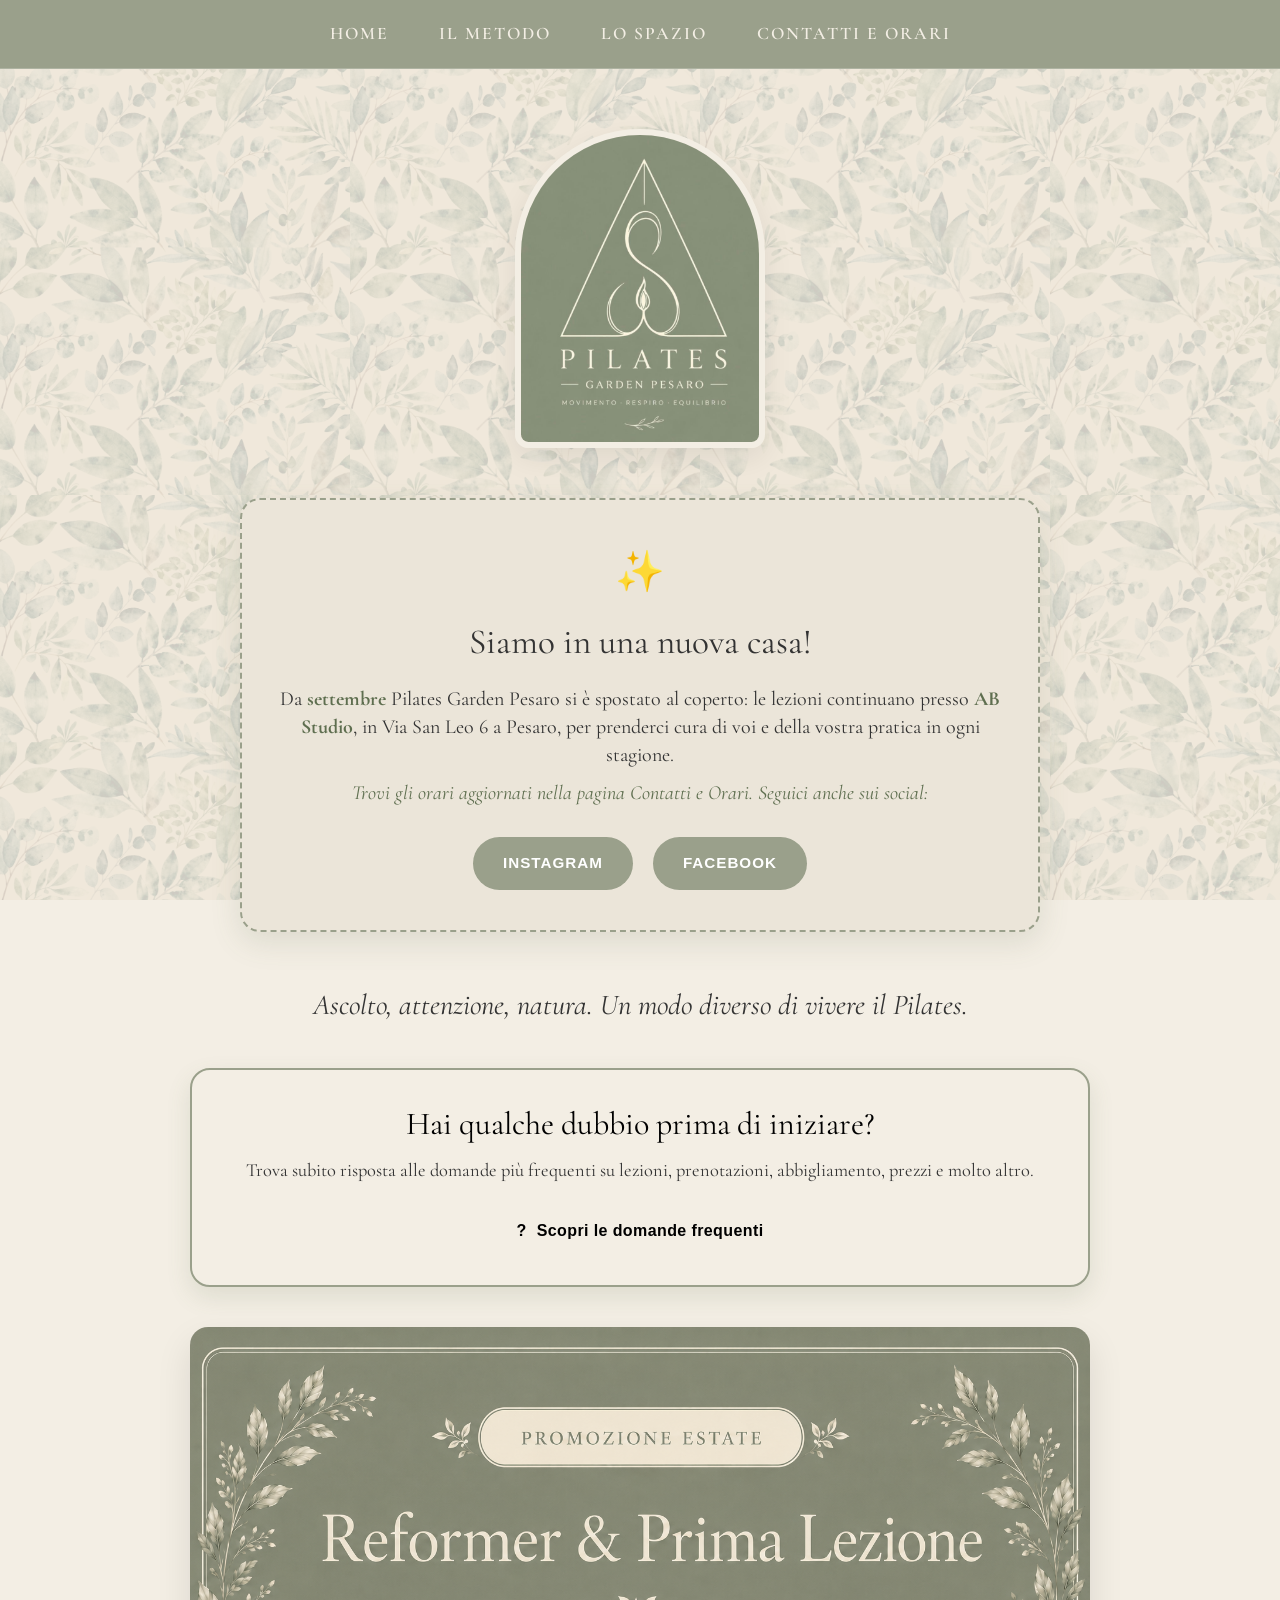
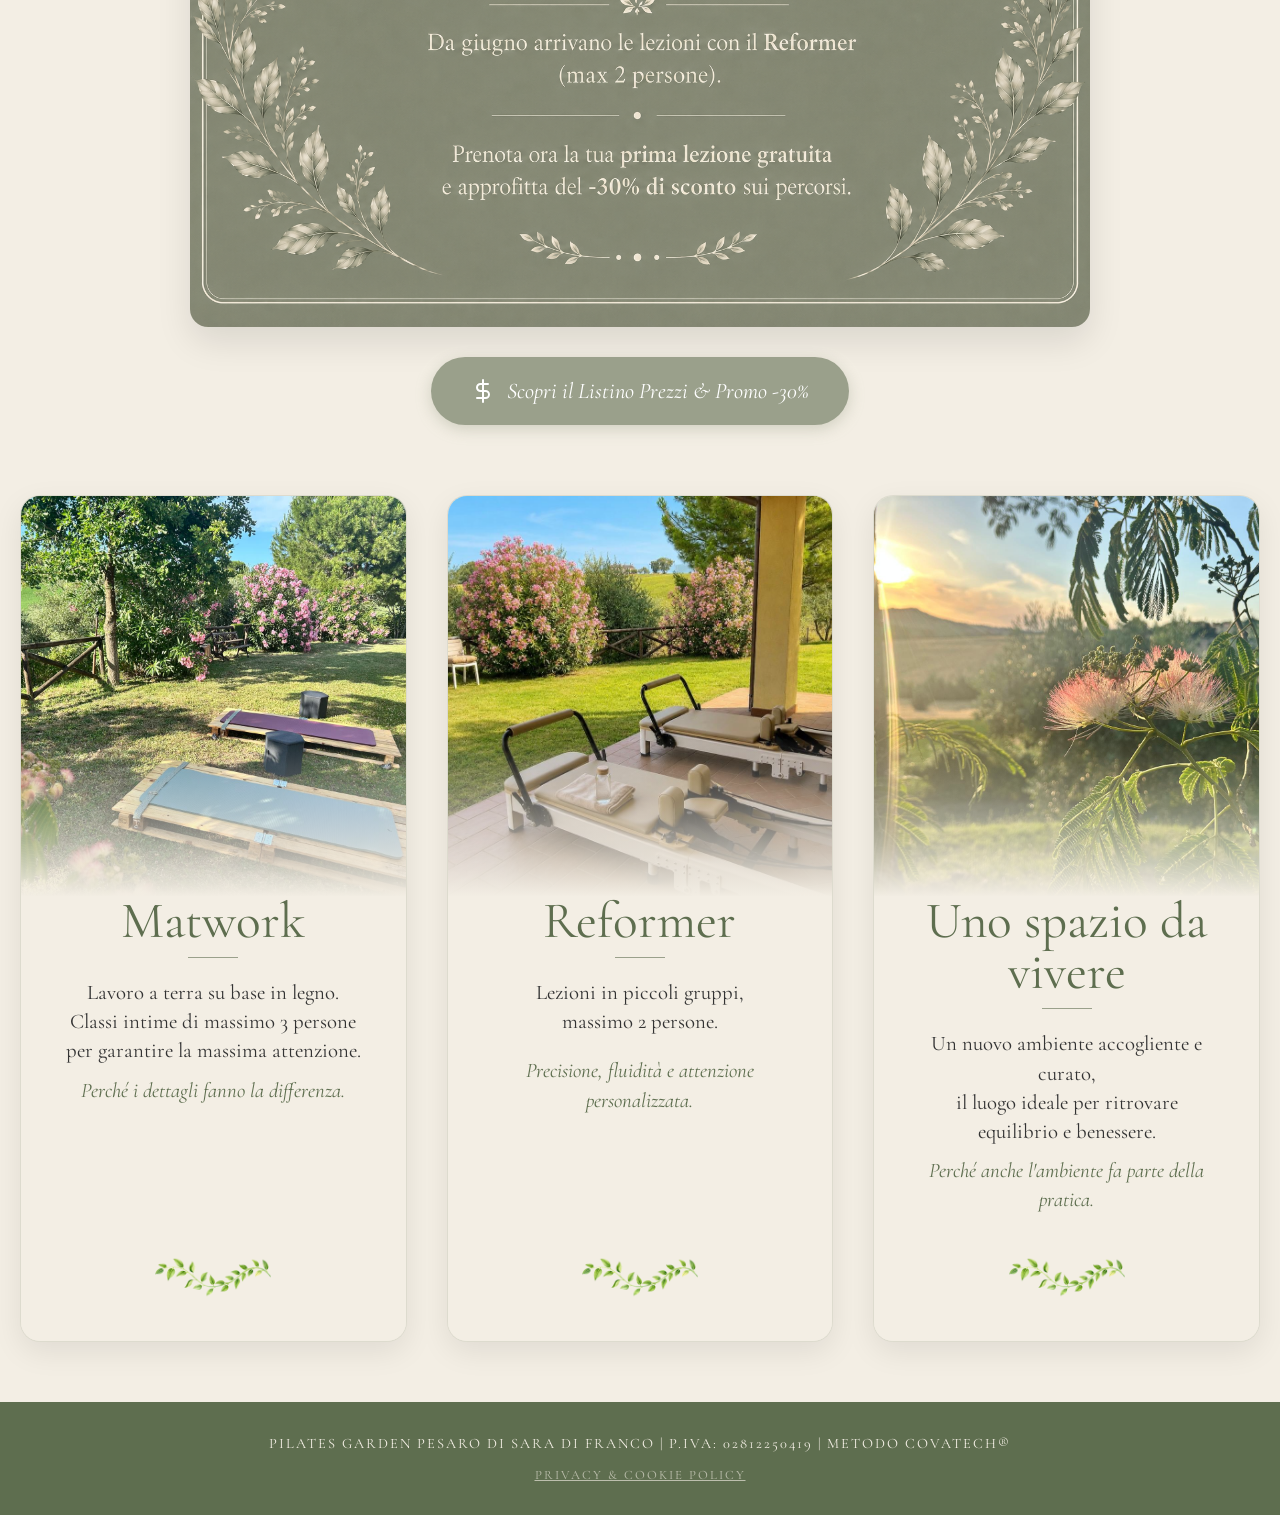
==== index.html @ d7ec0648 "Update index.html" ====
<!DOCTYPE html>
<html lang="it">
<head>
    <meta charset="UTF-8">
    <meta name="viewport" content="width=device-width, initial-scale=1.0">
    <title>Home | Pilates Garden Pesaro</title>
    <link rel="stylesheet" href="common.css">
    
    <style>
        /* SFONDO CON LE FOGLIE PER TUTTA LA PAGINA */
        body::before {
            content: ''; position: fixed; top: 0; left: 0; right: 0; bottom: 0;
            background-image: url('Sfondo beige con foglie per sito web.png'); 
            background-size: 350px; background-repeat: repeat; 
            opacity: 0.15; z-index: -1; 
        }

        .home-container { 
            max-width: 1350px; 
            margin: 0 auto; 
            width: 100%; 
            padding: 60px 20px; 
            text-align: center; 
        } 
        
        .logo-wrapper { 
            display: flex; 
            justify-content: center; 
            margin-bottom: 50px; 
        }

        .hero-logo { 
            width: 250px; 
            border-radius: 140px 140px 15px 15px; 
            border: 6px solid var(--crema-sfondo); 
            box-shadow: 0 10px 30px rgba(0,0,0,0.08); 
        }
        
        .subtitle-italic { 
            font-size: 1.8rem; 
            font-style: italic; 
            color: var(--testo-scuro); 
            text-align: center; 
            margin-bottom: 40px; 
        }

        /* RICHIAMO FAQ: subito visibile sotto il messaggio di benvenuto */
        .faq-highlight {
            max-width: 900px;
            margin: 0 auto 40px;
            padding: 28px 32px;
            background-color: var(--crema-sfondo);
            border: 2px solid var(--verde-salvia);
            border-radius: 20px;
            box-shadow: 0 10px 25px rgba(94, 110, 79, 0.14);
        }

        .faq-highlight h2 {
            margin: 0 0 8px;
            color: var(--verde-oliva-titoli);
            font-size: 2rem;
            font-weight: 400;
        }

        .faq-highlight p {
            margin: 0 0 20px;
            color: var(--testo-scuro);
            font-size: 1.15rem;
            line-height: 1.45;
        }

        .btn-faq {
            display: inline-flex;
            align-items: center;
            justify-content: center;
            gap: 10px;
            padding: 14px 28px;
            border-radius: 50px;
            background-color: var(--terracotta);
            color: white;
            text-decoration: none;
            font-family: sans-serif;
            font-size: 1rem;
            font-weight: bold;
            letter-spacing: 0.4px;
            transition: all 0.3s ease;
        }

        .btn-faq:hover {
            background-color: var(--verde-oliva-titoli);
            color: white;
            transform: translateY(-3px);
            box-shadow: 0 8px 20px rgba(94, 110, 79, 0.25);
        }
        
        .promo-img-container { 
            margin: 0 auto 30px auto;
            max-width: 900px; 
            border-radius: 18px; 
            overflow: hidden; 
            box-shadow: 0 15px 35px rgba(0,0,0,0.1); 
            transition: transform 0.4s ease; 
        }

        .promo-img-container:hover { 
            transform: translateY(-8px); 
            box-shadow: 0 20px 45px rgba(0,0,0,0.15); 
        }

        .promo-img { 
            width: 100%; 
            height: auto; 
            display: block; 
        }

        /* BOTTONE ANIMATO: LISTINO PREZZI */
        .btn-listino-wrapper {
            margin-bottom: 70px;
            display: flex;
            justify-content: center;
        }

        .btn-listino {
            display: inline-flex;
            align-items: center;
            gap: 12px;
            background-color: var(--verde-salvia);
            color: white;
            text-decoration: none;
            padding: 16px 40px;
            font-size: 1.4rem;
            font-family: 'Cormorant Garamond', serif;
            font-style: italic;
            border-radius: 50px;
            box-shadow: 0 4px 15px rgba(154, 160, 138, 0.4);
            transition: all 0.3s ease;
            animation: pulse-listino 2s infinite;
        }

        .btn-listino:hover {
            transform: translateY(-3px);
            background-color: var(--verde-oliva-titoli);
            box-shadow: 0 8px 25px rgba(94, 110, 79, 0.3);
            color: white;
            animation: none;
        }

        @keyframes pulse-listino {
            0% { 
                transform: scale(1); 
                box-shadow: 0 4px 15px rgba(154, 160, 138, 0.4); 
            }

            50% { 
                transform: scale(1.03); 
                box-shadow: 0 6px 20px rgba(154, 160, 138, 0.6); 
            }

            100% { 
                transform: scale(1); 
                box-shadow: 0 4px 15px rgba(154, 160, 138, 0.4); 
            }
        }

        /* BOX AVVISO SETTEMBRE ANIMATO */
        .avviso-settembre {
            background-color: #EBE5D9; 
            border: 2px dashed var(--verde-salvia);
            border-radius: 20px;
            max-width: 800px;
            margin: 0 auto 50px auto;
            padding: 40px 30px;
            box-shadow: 0 10px 30px rgba(94, 110, 79, 0.15);
            animation: float-avviso 3.5s ease-in-out infinite;
            position: relative;
        }

        @keyframes float-avviso {
            0% { 
                transform: translateY(0px); 
                box-shadow: 0 10px 30px rgba(94, 110, 79, 0.15); 
            }

            50% { 
                transform: translateY(-10px); 
                box-shadow: 0 15px 40px rgba(94, 110, 79, 0.25); 
            }

            100% { 
                transform: translateY(0px); 
                box-shadow: 0 10px 30px rgba(94, 110, 79, 0.15); 
            }
        }

        .avviso-icona { 
            font-size: 2.5rem; 
            margin-bottom: 10px; 
        }
        
        .avviso-settembre h4 { 
            color: var(--terracotta); 
            font-size: 2.2rem; 
            margin-top: 0; 
            margin-bottom: 15px; 
            font-weight: 400; 
        }
        
        .avviso-settembre p { 
            font-size: 1.25rem; 
            color: var(--testo-scuro); 
            margin-bottom: 10px; 
            line-height: 1.4; 
        }
        
        .avviso-settembre p strong { 
            color: var(--verde-oliva-titoli); 
        }
        
        .avviso-sub { 
            font-style: italic; 
            color: var(--verde-oliva-titoli) !important; 
            margin-bottom: 30px !important; 
        }

        .avviso-social { 
            display: flex; 
            justify-content: center; 
            gap: 20px; 
            flex-wrap: wrap; 
        }
        
        .btn-social {
            padding: 14px 30px;
            border-radius: 50px;
            text-decoration: none;
            color: white;
            background-color: var(--verde-salvia); 
            font-family: sans-serif;
            font-size: 0.95rem;
            font-weight: bold;
            letter-spacing: 1px;
            text-transform: uppercase;
            transition: all 0.3s ease;
        }

        .btn-social:hover { 
            transform: translateY(-4px); 
            box-shadow: 0 8px 20px rgba(94, 110, 79, 0.3); 
            background-color: var(--verde-oliva-titoli); 
            color: white;
        }

        /* STRUTTURA CARD */
        .cards-grid { 
            display: grid; 
            grid-template-columns: repeat(3, 1fr); 
            gap: 40px; 
            align-items: stretch; 
            text-align: left;
        } 
        
        .card { 
            background-color: var(--crema-sfondo); 
            border-radius: 20px; 
            overflow: hidden; 
            box-shadow: 0 10px 30px rgba(0,0,0,0.08); 
            display: flex; 
            flex-direction: column; 
            text-decoration: none; 
            transition: transform 0.4s ease; 
            border: 1px solid rgba(94, 110, 79, 0.15);
        }

        .card:hover { 
            transform: translateY(-10px); 
            box-shadow: 0 20px 40px rgba(0,0,0,0.12); 
        }
        
        .card-img-wrapper { 
            position: relative; 
            width: 100%; 
            height: 400px; 
        }

        .card-img-wrapper img { 
            width: 100%; 
            height: 100%; 
            object-fit: cover; 
        }
        
        .card-matwork .card-img-wrapper img { object-position: 50% 60%; }
        .card-reformer .card-img-wrapper img { object-position: 50% 60%; }
        .card-spazio .card-img-wrapper img { object-position: 50% 60%; }

        .card-img-wrapper::after {
            content: ''; 
            position: absolute; 
            bottom: -1px; 
            left: 0; 
            right: 0; 
            height: 160px;
            background: linear-gradient(
                to bottom, 
                rgba(243, 238, 228, 0) 0%, 
                var(--crema-sfondo) 100%
            );
        }
        
        .card-content { 
            padding: 0 30px 40px 30px; 
            flex-grow: 1; 
            text-align: center; 
            display: flex; 
            flex-direction: column; 
            align-items: center;
            background-color: var(--crema-sfondo); 
            position: relative; 
            z-index: 2;
        }
        
        .card-content h3 { 
            font-size: 3.2rem; 
            margin-bottom: 10px; 
            font-weight: 400; 
            color: var(--verde-oliva-titoli); 
            line-height: 1; 
        }

        .card-divider { 
            width: 50px; 
            height: 1px; 
            background-color: var(--verde-salvia); 
            margin: 0 auto 20px auto; 
        }

        .card-content p { 
            font-size: 1.3rem; 
            color: var(--testo-scuro); 
            margin-bottom: 10px; 
            line-height: 1.4; 
        }

        .card-bottom-leaf { 
            width: 140px; 
            margin-top: auto; 
            padding-top: 30px; 
        }
        
        /* FOOTER */
        .footer-bar {
            text-align: center;
            padding: 30px 20px;
            background-color: var(--verde-oliva-titoli);
            color: var(--crema-sfondo);
            font-size: 0.9rem;
        }

        .footer-bar a { 
            color: var(--crema-sfondo); 
            text-decoration: underline; 
            opacity: 0.8; 
        }

        .footer-bar a:hover { 
            opacity: 1; 
        }

        @media (max-width: 1100px) { 
            .cards-grid { 
                grid-template-columns: repeat(2, 1fr); 
            } 
        }

        @media (max-width: 768px) { 
            .cards-grid { 
                grid-template-columns: 1fr; 
            } 

            .card-img-wrapper { 
                height: 260px; 
            }

            .avviso-settembre { 
                padding: 30px 20px; 
            }

            .avviso-settembre h4 { 
                font-size: 1.8rem; 
            }

            .faq-highlight { 
                padding: 24px 20px; 
            }

            .faq-highlight h2 { 
                font-size: 1.65rem; 
            }

            .btn-listino { 
                font-size: 1.1rem; 
                padding: 14px 25px; 
                text-align: center; 
                flex-direction: column; 
                gap: 5px; 
            }
        }
    </style>
</head>

<body>

    <nav class="sub-nav">
        <ul class="nav-links">
            <li><a href="index.html">Home</a></li>
            <li><a href="metodo.html">Il Metodo</a></li>
            <li><a href="lo-spazio.html">Lo Spazio</a></li>
            <li><a href="contatti.html">Contatti e Orari</a></li>
        </ul>
    </nav>

    <div class="home-container">
        <div class="logo-wrapper">
            <img src="logo.png" alt="Pilates Garden Pesaro" class="hero-logo">
        </div>
        
        <!-- AVVISO NUOVA SEDE - SPOSTATO SUBITO SOTTO IL LOGO -->
        <div class="avviso-settembre">
            <div class="avviso-icona">✨</div>
            <h4>Siamo in una nuova casa!</h4>

            <p>
                Da <strong>settembre</strong> Pilates Garden Pesaro si è spostato al coperto:
                le lezioni continuano presso <strong>AB Studio</strong>, in Via San Leo 6 a Pesaro,
                per prenderci cura di voi e della vostra pratica in ogni stagione.
            </p>

            <p class="avviso-sub">
                Trovi gli orari aggiornati nella pagina Contatti e Orari. Seguici anche sui social:
            </p>
            
            <div class="avviso-social">
                <a href="https://www.instagram.com/pilates_garden_pesaro?utm_source=ig_web_button_share_sheet&amp;igsh=ZDNlZDc0MzIxNw==" target="_blank" class="btn-social">Instagram</a>
                <a href="https://www.facebook.com/share/1CcC9o8e2n/" target="_blank" class="btn-social">Facebook</a>
            </div>
        </div>
        
        <p class="subtitle-italic">
            Ascolto, attenzione, natura. Un modo diverso di vivere il Pilates.
        </p>

        <!-- FAQ IN EVIDENZA -->
        <section class="faq-highlight" aria-labelledby="faq-title">
            <h2 style="color: black;" id="faq-title">Hai qualche dubbio prima di iniziare?</h2>
            <p>
                Trova subito risposta alle domande più frequenti su lezioni, 
                prenotazioni, abbigliamento, prezzi e molto altro.
            </p>

            <a style="color: black;" href="Faq.html" class="btn-faq" aria-label="Apri le domande frequenti">
                <span style="color: black;" aria-hidden="true">?</span>
                Scopri le domande frequenti
            </a>
        </section>

        <!-- IMMAGINE PROMOZIONE -->
        <div class="promo-img-container">
            <img src="promo-estate.jpg" alt="Promozione Estate" class="promo-img">
        </div>

        <!-- AVVISO LISTINO PREZZI -->
        <div class="btn-listino-wrapper">
            <a href="contatti.html#listino-prezzi" class="btn-listino">
                <svg width="24" height="24" viewBox="0 0 24 24" fill="none" stroke="currentColor" stroke-width="2" stroke-linecap="round" stroke-linejoin="round">
                    <line x1="12" y1="1" x2="12" y2="23"></line>
                    <path d="M17 5H9.5a3.5 3.5 0 0 0 0 7h5a3.5 3.5 0 0 1 0 7H6"></path>
                </svg>
                Scopri il Listino Prezzi &amp; Promo -30%
            </a>
        </div>

        <!-- CARD DEI SERVIZI -->
        <div class="cards-grid">
            <a href="matwork.html" class="card card-matwork">
                <div class="card-img-wrapper">
                    <img src="foto-matwork-pulita.jpg" alt="Matwork">
                </div>

                <div class="card-content">
                    <h3>Matwork</h3>
                    <div class="card-divider"></div>
                    <p>
                        Lavoro a terra su base in legno.<br>
                        Classi intime di massimo 3 persone<br>
                        per garantire la massima attenzione.
                    </p>
                    <p style="font-style: italic; color: var(--verde-oliva-titoli);">
                        Perché i dettagli fanno la differenza.
                    </p>
                    <img src="decoro-foglie-orizzontale.png" class="card-bottom-leaf" alt="Decoro">
                </div>
            </a>

            <a href="reformer.html" class="card card-reformer">
                <div class="card-img-wrapper">
                    <img src="foto-reformer-pulita.jpg" alt="Reformer">
                </div>

                <div class="card-content">
                    <h3>Reformer</h3>
                    <div class="card-divider"></div>
                    <p>
                        Lezioni in piccoli gruppi,<br>
                        massimo 2 persone.
                    </p>
                    <p style="font-style: italic; color: var(--verde-oliva-titoli); margin-top: 10px;">
                        Precisione, fluidità e attenzione personalizzata.
                    </p>
                    <img src="decoro-foglie-orizzontale.png" class="card-bottom-leaf" alt="Decoro">
                </div>
            </a>

            <a href="lo-spazio.html" class="card card-spazio">
                <div class="card-img-wrapper">
                    <img src="foto-spazio-pulita.jpg" alt="Uno spazio da vivere">
                </div>

                <div class="card-content">
                    <h3>Uno spazio da vivere</h3>
                    <div class="card-divider"></div>
                    <p>
                        Un nuovo ambiente accogliente e curato,<br>
                        il luogo ideale per ritrovare<br>
                        equilibrio e benessere.
                    </p>
                    <p style="font-style: italic; color: var(--verde-oliva-titoli);">
                        Perché anche l'ambiente fa parte della pratica.
                    </p>
                    <img src="decoro-foglie-orizzontale.png" class="card-bottom-leaf" alt="Decoro">
                </div>
            </a>
        </div>
    </div>

    <footer class="footer-bar">
        <p>Pilates Garden Pesaro di Sara Di Franco | P.IVA: 02812250419 | Metodo Covatech®</p>
        <p style="margin-top: 10px; font-size: 0.8rem; opacity: 0.8;">
            <a href="privacy.html">Privacy &amp; Cookie Policy</a>
        </p>
    </footer>

</body>
</html>
---- common.css ----
/* =========================================
   COMMON.CSS - SOLO BASE, NAVBAR E FOOTER
========================================= */

@import url('https://fonts.googleapis.com/css2?family=Cormorant+Garamond:ital,wght@0,400;0,600;1,400;1,600&display=swap');

:root {
    --crema-sfondo: #F3EEE4;
    --verde-oliva-titoli: #5E6E4F;
    --verde-salvia: #9AA08B; /* Il colore del banner promozionale */
    --testo-scuro: #333333;
}

* { box-sizing: border-box; margin: 0; padding: 0; }

body {
    font-family: 'Cormorant Garamond', serif;
    background-color: var(--crema-sfondo);
    color: var(--testo-scuro);
    line-height: 1.6;
    overflow-x: hidden;
    display: flex;
    flex-direction: column;
    min-height: 100vh;
}

/* TIPOGRAFIA DI BASE */
h1, h2, h3, h4 { color: var(--verde-oliva-titoli); font-weight: 600; text-align: center; }
.maiuscole-spaziate { text-transform: uppercase; letter-spacing: 3px; font-size: 1rem; color: var(--verde-oliva-titoli); }

/* --- NAVBAR VERDE SALVIA --- */
.sub-nav {
    background-color: var(--verde-salvia); /* Colore cambiato per matchare il banner! */
    padding: 20px 5%;
    display: flex; 
    justify-content: center;
    border-bottom: 1px solid rgba(255, 255, 255, 0.2);
    position: sticky; top: 0; z-index: 1000;
}

.nav-links { list-style: none; display: flex; gap: 50px; }

.nav-links a {
    color: var(--crema-sfondo); /* Testo crema chiaro per risaltare sul verde */
    text-decoration: none; 
    text-transform: uppercase; letter-spacing: 2px; 
    font-weight: 600; font-size: 1.1rem; transition: color 0.3s;
}

.nav-links a:hover { color: #ffffff; }

/* FOOTER */
.footer-bar {
    background-color: var(--verde-oliva-titoli); color: var(--crema-sfondo);
    text-align: center; padding: 30px 20px; text-transform: uppercase;
    letter-spacing: 2px; font-size: 0.9rem; margin-top: auto;
}
.footer-bar a { color: var(--crema-sfondo); text-decoration: underline; margin: 0 10px; }

/* RESPONSIVE BASE */
@media (max-width: 768px) {
    .nav-links { flex-wrap: wrap; gap: 15px; justify-content: center; }
}
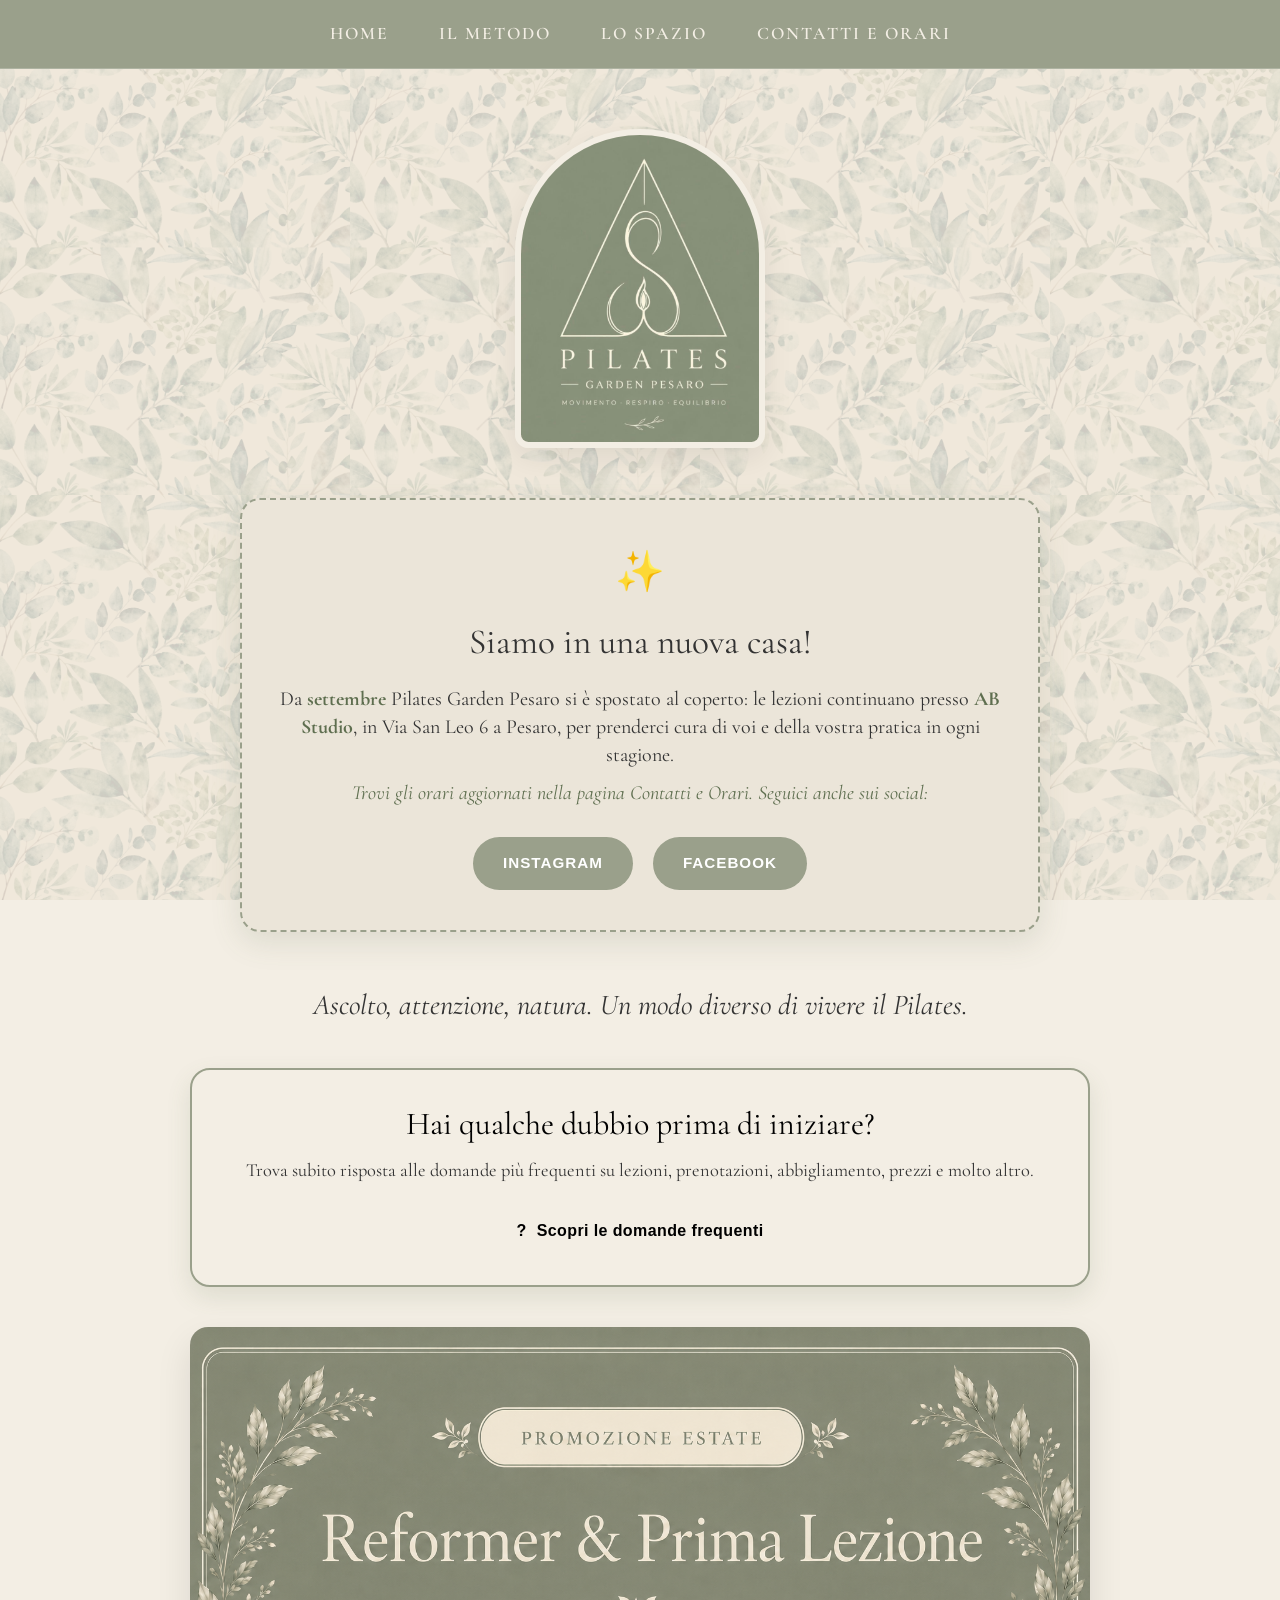
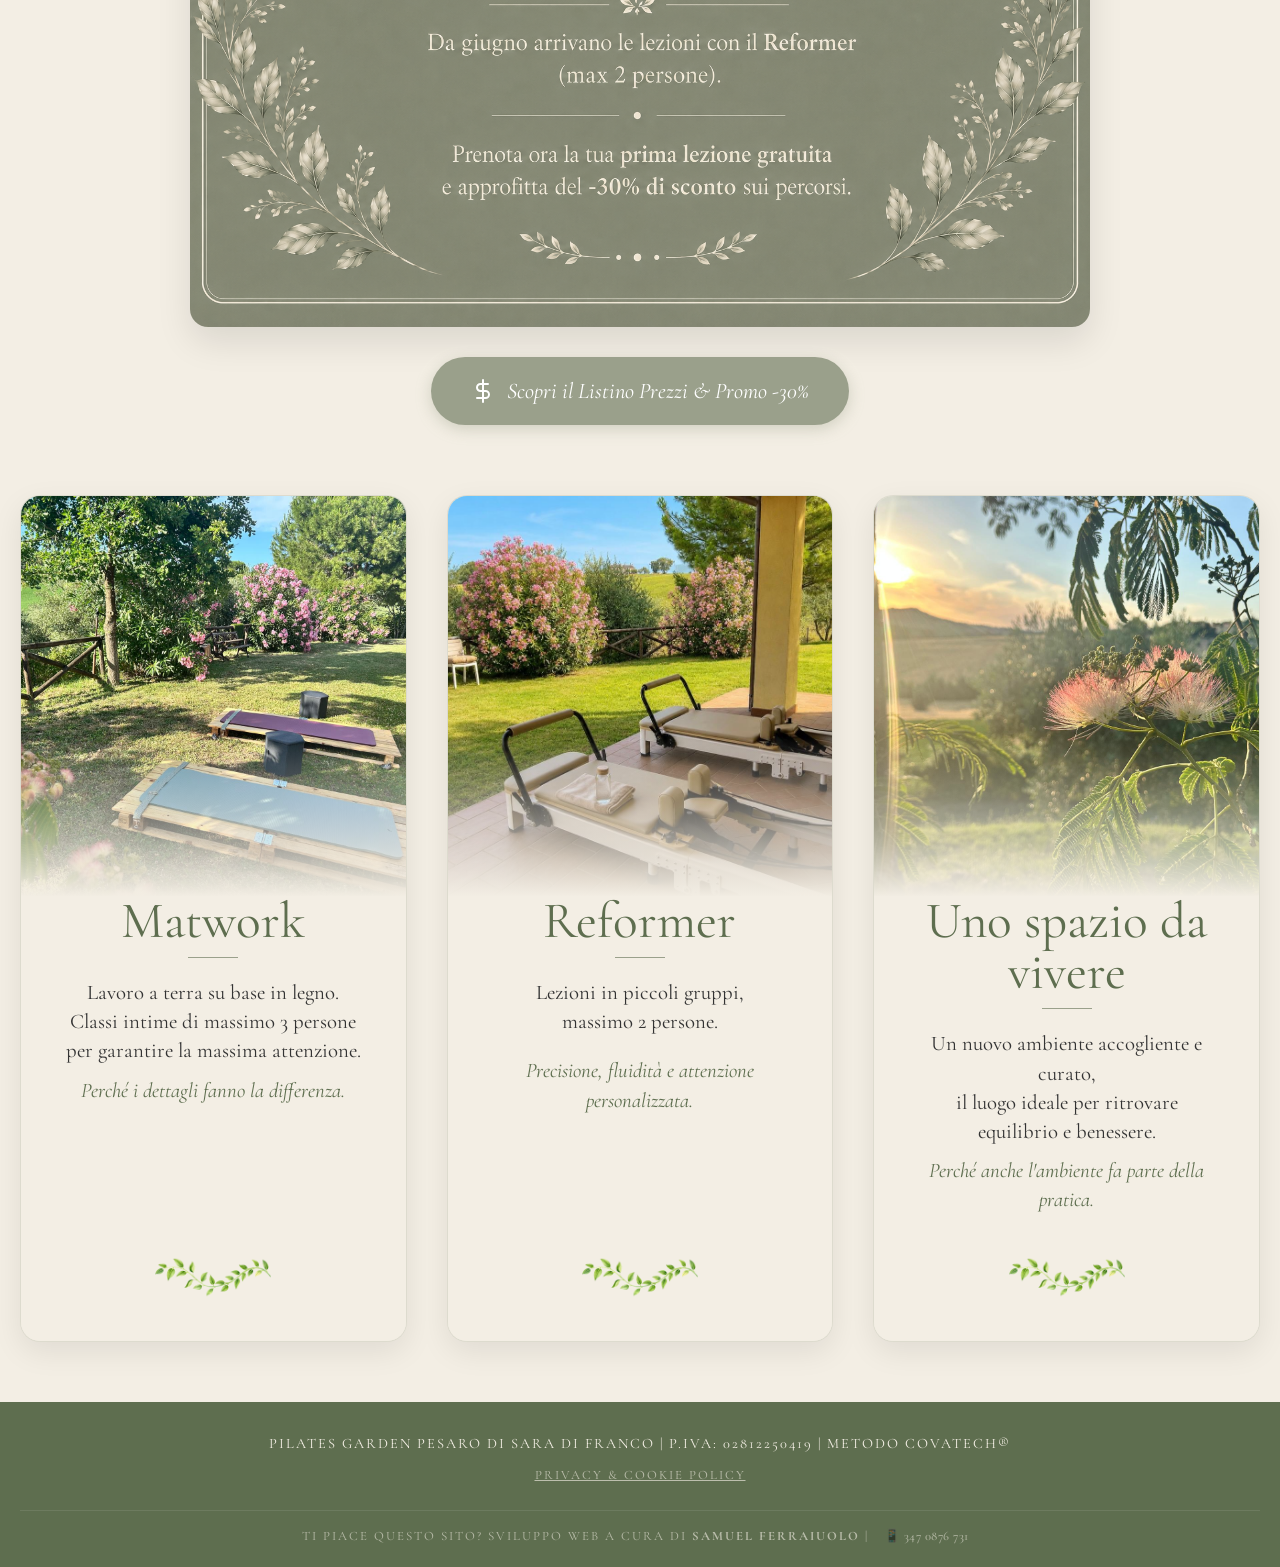
==== commit c120a776: "Update index.html" ====
--- a/index.html
+++ b/index.html
@@ -346,10 +346,10 @@
             padding-top: 30px; 
         }
         
-        /* FOOTER */
+        /* FOOTER E FIRMA SVILUPPATORE */
         .footer-bar {
             text-align: center;
-            padding: 30px 20px;
+            padding: 30px 20px 20px 20px;
             background-color: var(--verde-oliva-titoli);
             color: var(--crema-sfondo);
             font-size: 0.9rem;
@@ -363,6 +363,30 @@
 
         .footer-bar a:hover { 
             opacity: 1; 
+        }
+
+        .developer-signature {
+            margin-top: 25px;
+            padding-top: 15px;
+            border-top: 1px solid rgba(255,255,255,0.15); /* Linea divisoria per separare dal footer principale */
+            font-size: 0.8rem;
+            opacity: 0.6;
+            transition: opacity 0.3s ease;
+        }
+
+        .developer-signature:hover {
+            opacity: 1;
+        }
+
+        .developer-signature a {
+            color: var(--crema-sfondo);
+            text-decoration: none;
+            font-weight: 600;
+            letter-spacing: 0.5px;
+        }
+
+        .developer-signature a:hover {
+            text-decoration: underline;
         }
 
         @media (max-width: 1100px) { 
@@ -546,6 +570,12 @@
         <p style="margin-top: 10px; font-size: 0.8rem; opacity: 0.8;">
             <a href="privacy.html">Privacy &amp; Cookie Policy</a>
         </p>
+        
+        <!-- INIZIO FIRMA SVILUPPATORE -->
+        <div class="developer-signature">
+            Ti piace questo sito? Sviluppo Web a cura di <strong>Samuel Ferraiuolo</strong> | <a href="tel:+393470876731">📱 347 0876 731</a>
+        </div>
+        <!-- FINE FIRMA SVILUPPATORE -->
     </footer>
 
 </body>
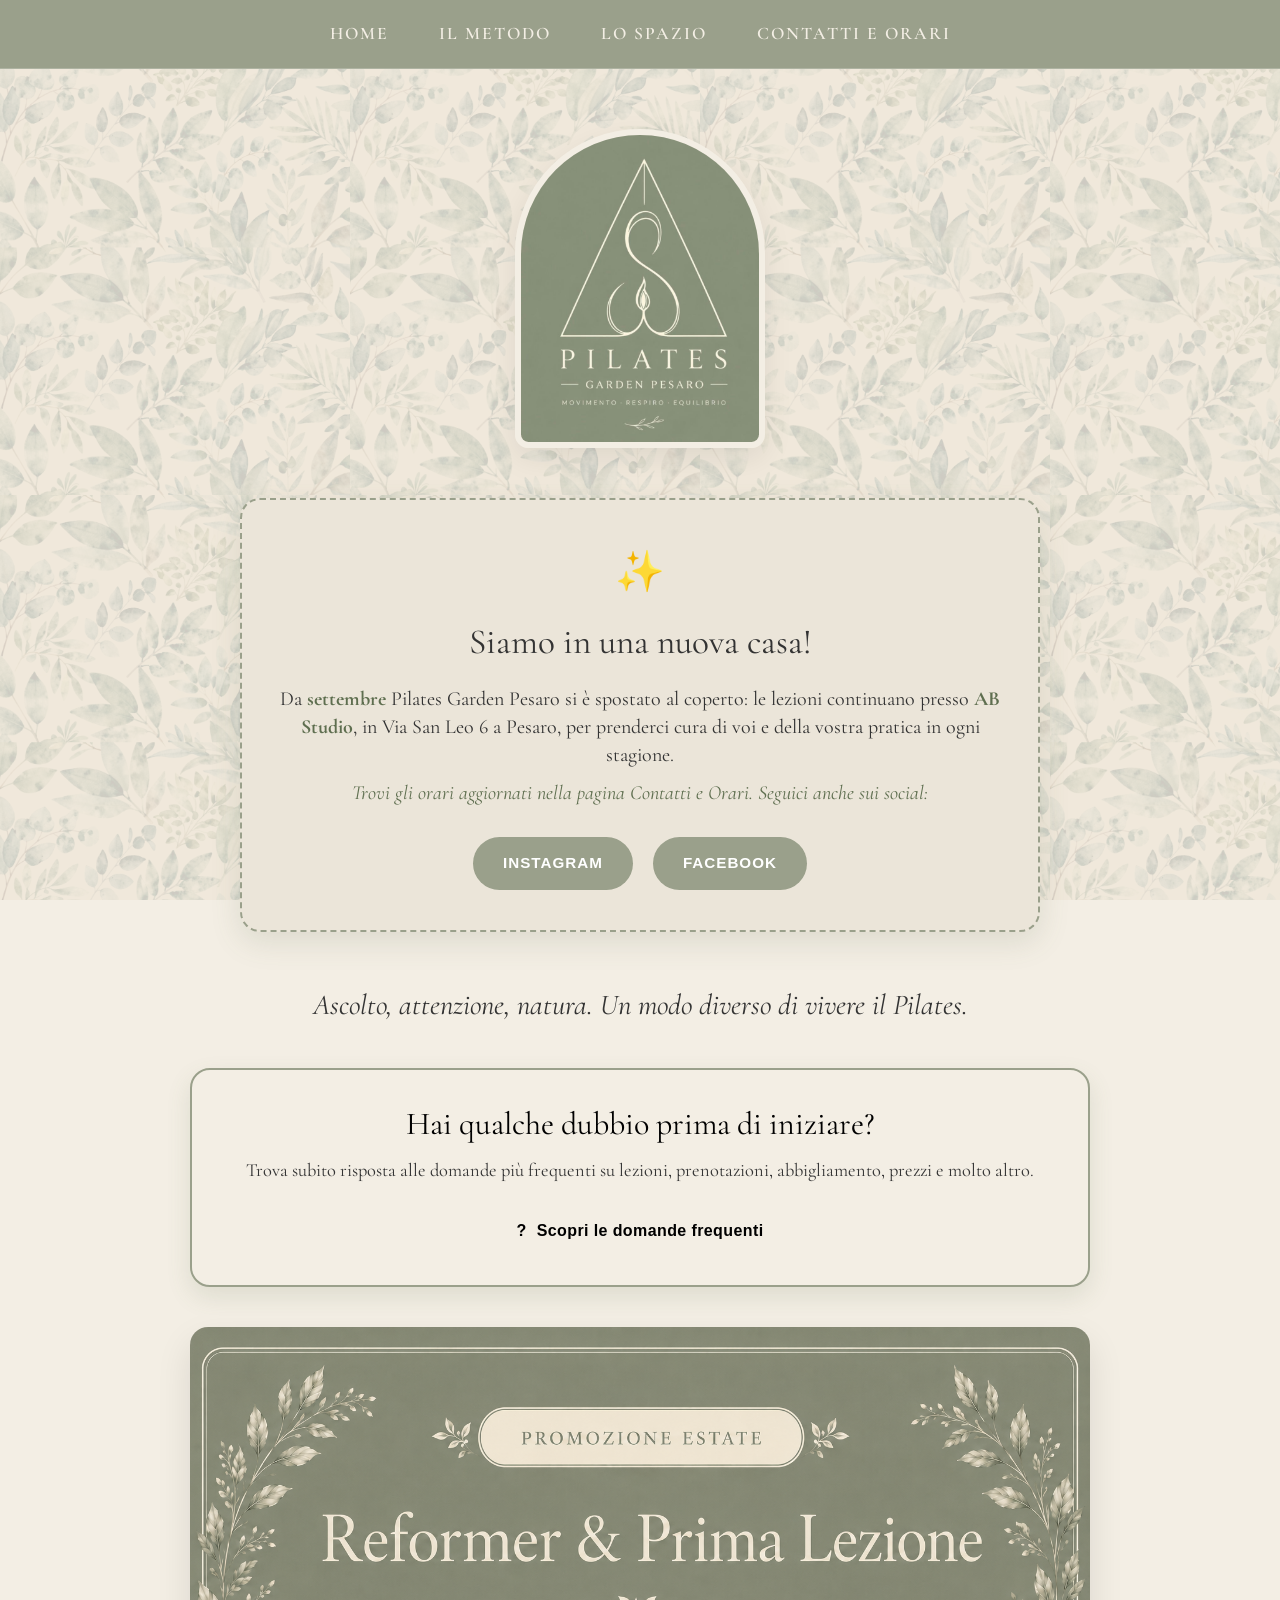
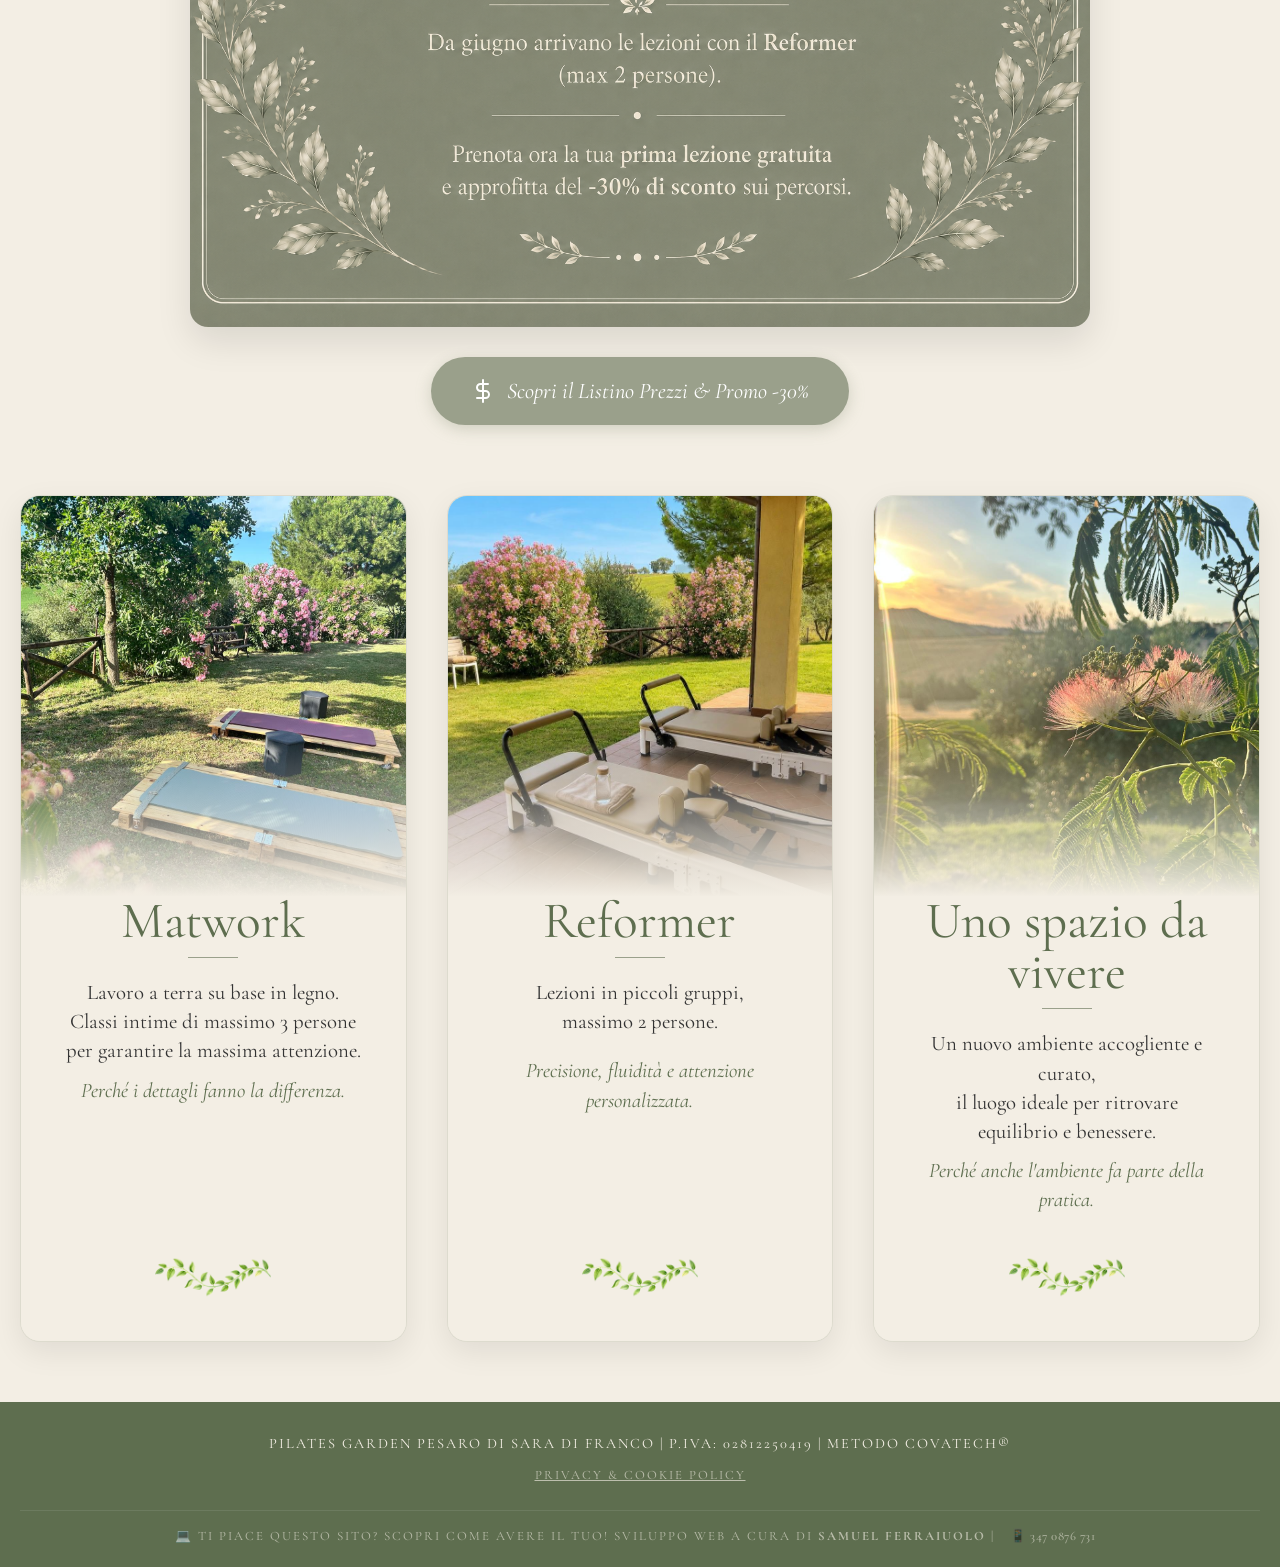
==== commit ca1ab354: "Update index.html" ====
--- a/index.html
+++ b/index.html
@@ -573,7 +573,7 @@
         
         <!-- INIZIO FIRMA SVILUPPATORE -->
         <div class="developer-signature">
-            Ti piace questo sito? Sviluppo Web a cura di <strong>Samuel Ferraiuolo</strong> | <a href="tel:+393470876731">📱 347 0876 731</a>
+            💻 Ti piace questo sito? Scopri come avere il tuo! Sviluppo Web a cura di <strong>Samuel Ferraiuolo</strong> | <a href="tel:+393470876731">📱 347 0876 731</a>
         </div>
         <!-- FINE FIRMA SVILUPPATORE -->
     </footer>
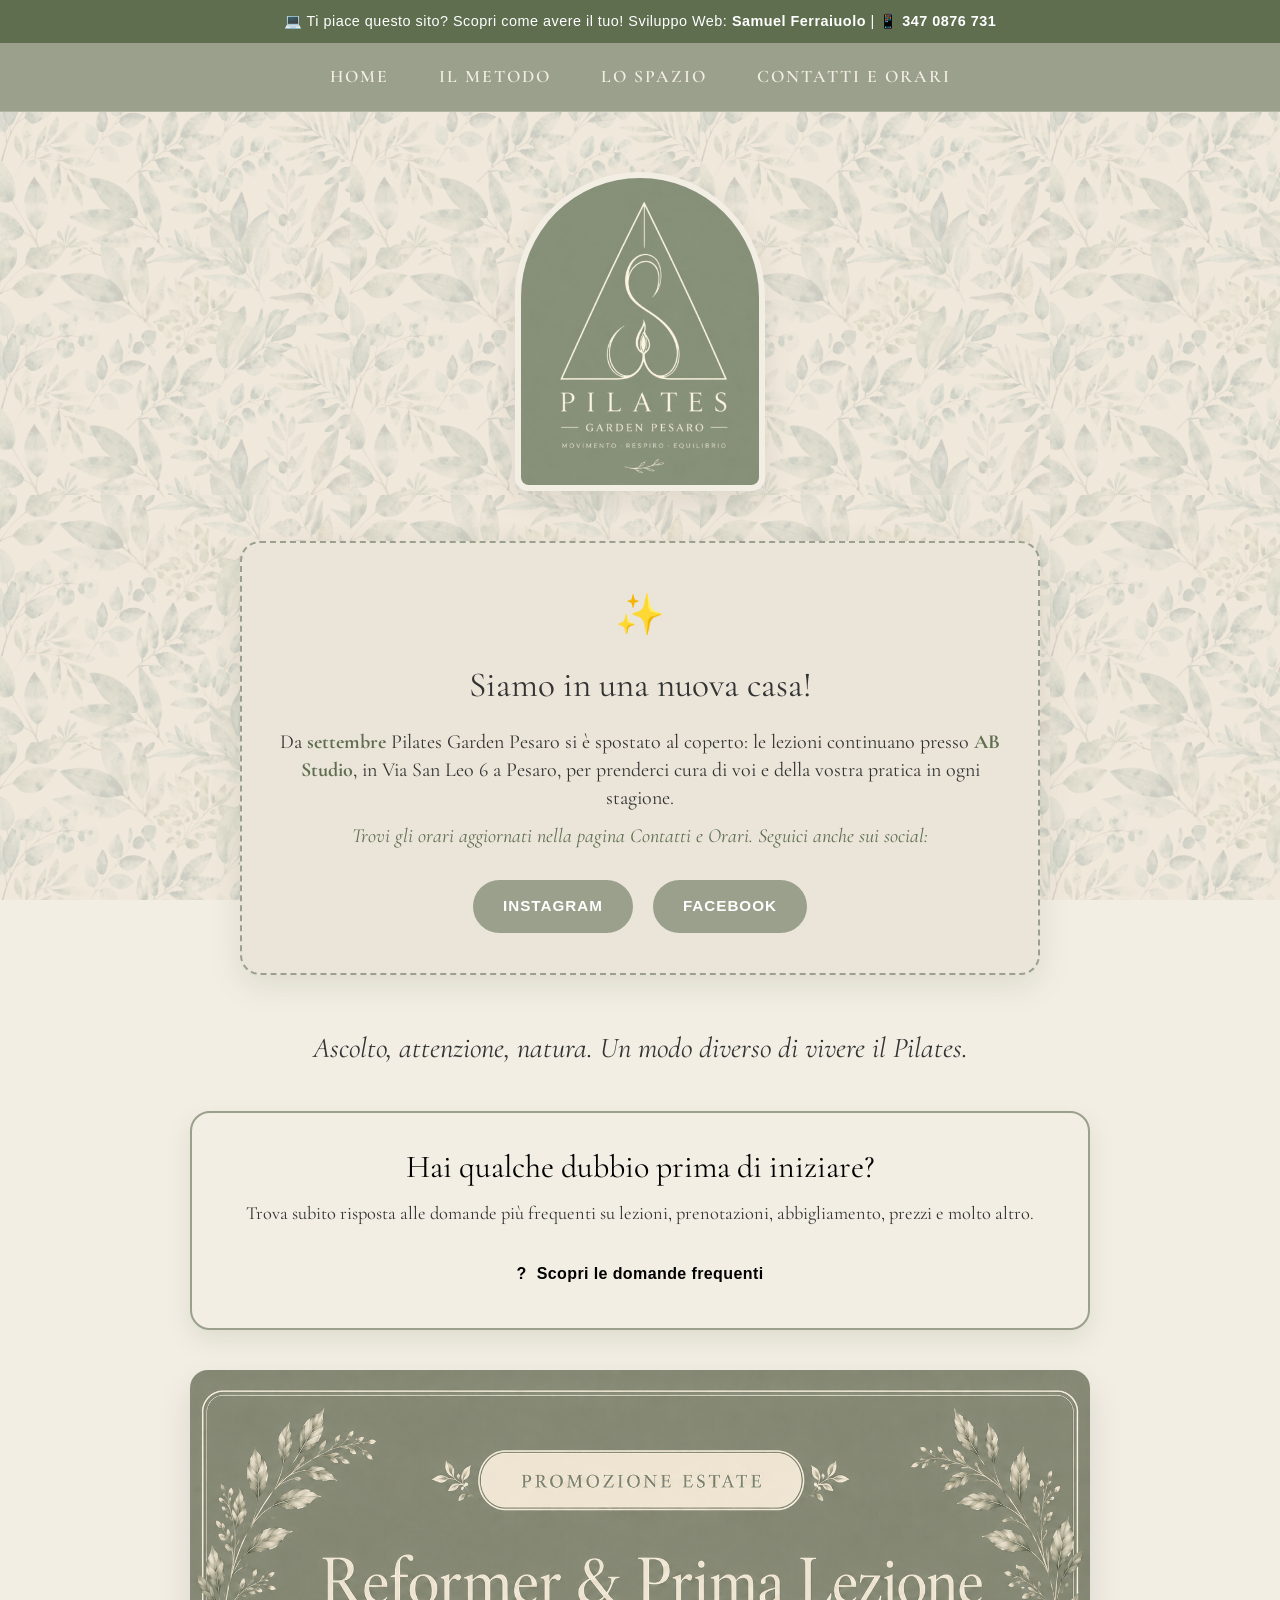
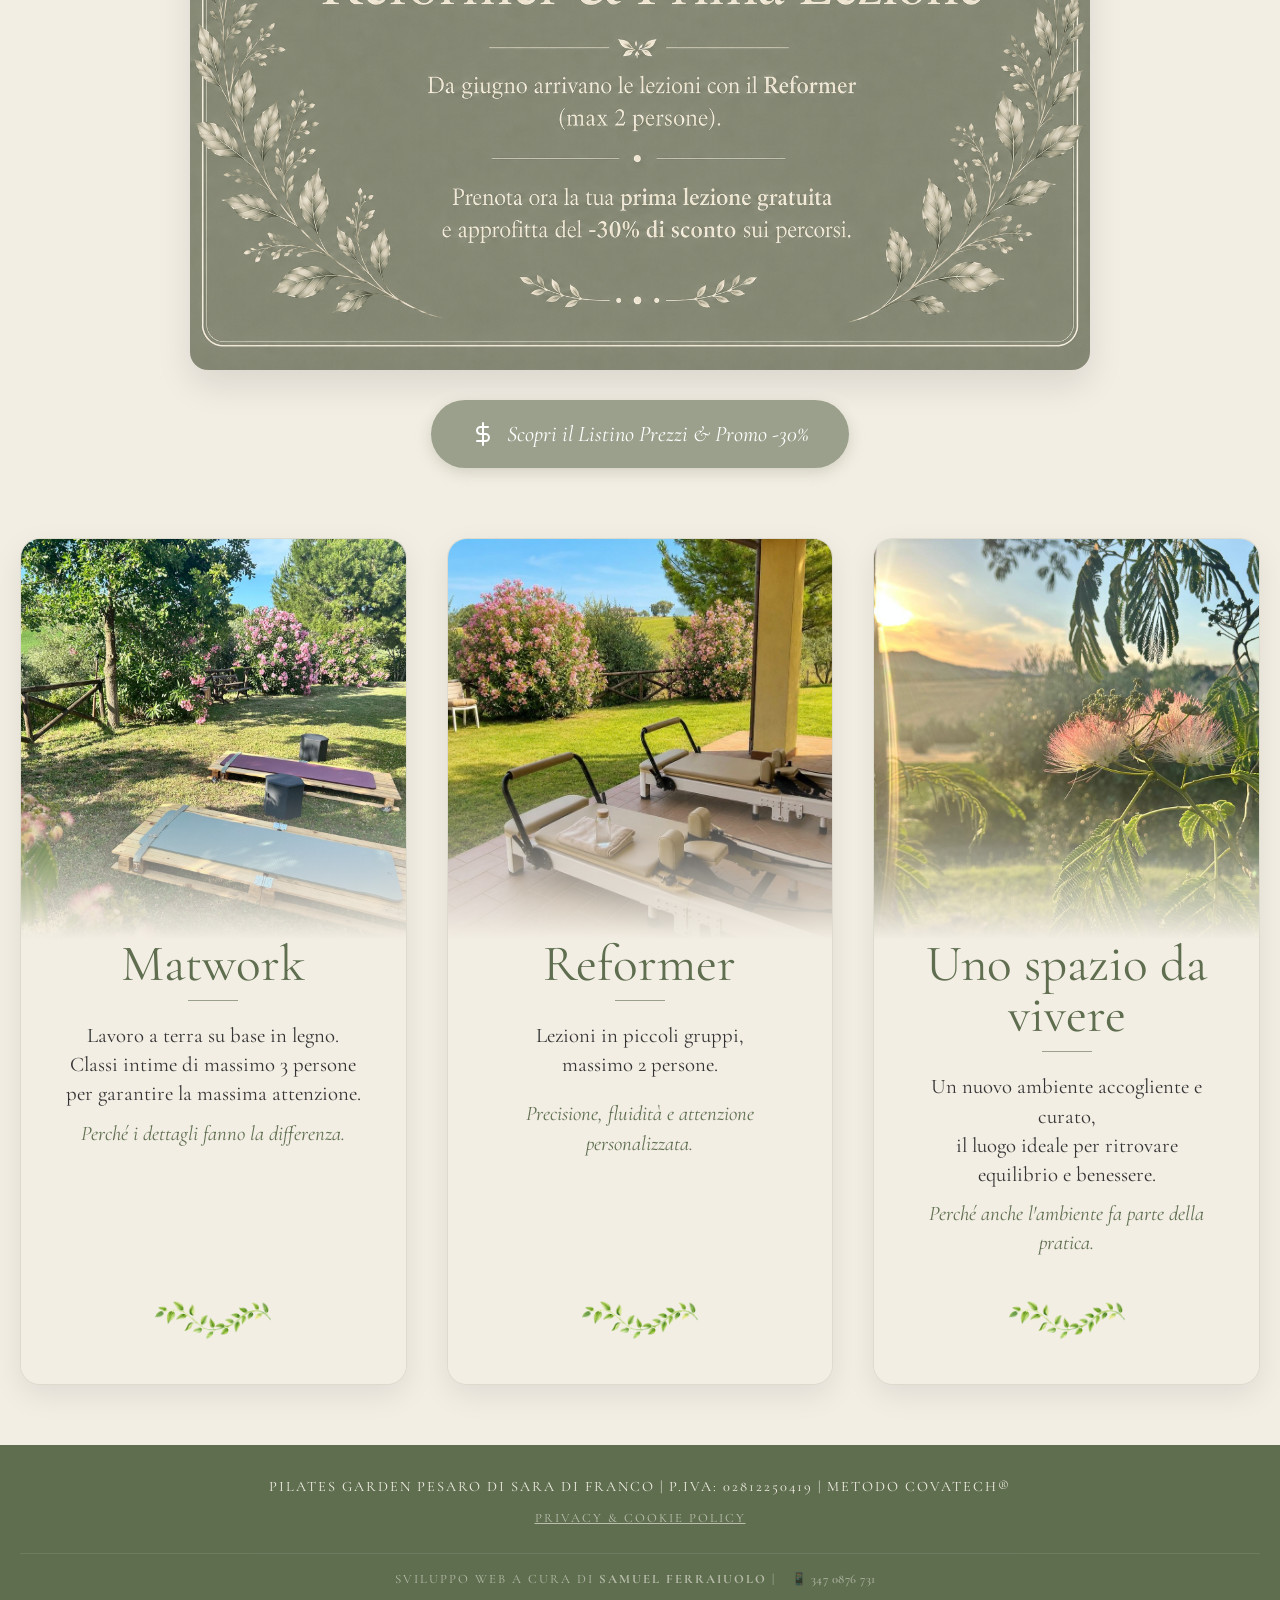
==== commit 150f0a9c: "Add developer top bar and update footer Added a developer top bar with contact information and updat" ====
--- a/index.html
+++ b/index.html
@@ -15,6 +15,29 @@
             opacity: 0.15; z-index: -1; 
         }
 
+        /* --- BARRA SVILUPPATORE IN ALTO --- */
+        .developer-top-bar {
+            background-color: var(--verde-oliva-titoli, #5e6e4f);
+            color: white;
+            text-align: center;
+            padding: 10px 15px;
+            font-size: 0.9rem;
+            font-family: sans-serif;
+            letter-spacing: 0.5px;
+            z-index: 100;
+            position: relative;
+        }
+
+        .developer-top-bar a {
+            color: white;
+            text-decoration: none;
+            font-weight: bold;
+        }
+
+        .developer-top-bar a:hover {
+            text-decoration: underline;
+        }
+
         .home-container { 
             max-width: 1350px; 
             margin: 0 auto; 
@@ -44,7 +67,7 @@
             margin-bottom: 40px; 
         }
 
-        /* RICHIAMO FAQ: subito visibile sotto il messaggio di benvenuto */
+        /* RICHIAMO FAQ */
         .faq-highlight {
             max-width: 900px;
             margin: 0 auto 40px;
@@ -146,20 +169,9 @@
         }
 
         @keyframes pulse-listino {
-            0% { 
-                transform: scale(1); 
-                box-shadow: 0 4px 15px rgba(154, 160, 138, 0.4); 
-            }
-
-            50% { 
-                transform: scale(1.03); 
-                box-shadow: 0 6px 20px rgba(154, 160, 138, 0.6); 
-            }
-
-            100% { 
-                transform: scale(1); 
-                box-shadow: 0 4px 15px rgba(154, 160, 138, 0.4); 
-            }
+            0% { transform: scale(1); box-shadow: 0 4px 15px rgba(154, 160, 138, 0.4); }
+            50% { transform: scale(1.03); box-shadow: 0 6px 20px rgba(154, 160, 138, 0.6); }
+            100% { transform: scale(1); box-shadow: 0 4px 15px rgba(154, 160, 138, 0.4); }
         }
 
         /* BOX AVVISO SETTEMBRE ANIMATO */
@@ -176,59 +188,18 @@
         }
 
         @keyframes float-avviso {
-            0% { 
-                transform: translateY(0px); 
-                box-shadow: 0 10px 30px rgba(94, 110, 79, 0.15); 
-            }
-
-            50% { 
-                transform: translateY(-10px); 
-                box-shadow: 0 15px 40px rgba(94, 110, 79, 0.25); 
-            }
-
-            100% { 
-                transform: translateY(0px); 
-                box-shadow: 0 10px 30px rgba(94, 110, 79, 0.15); 
-            }
-        }
-
-        .avviso-icona { 
-            font-size: 2.5rem; 
-            margin-bottom: 10px; 
-        }
-        
-        .avviso-settembre h4 { 
-            color: var(--terracotta); 
-            font-size: 2.2rem; 
-            margin-top: 0; 
-            margin-bottom: 15px; 
-            font-weight: 400; 
-        }
-        
-        .avviso-settembre p { 
-            font-size: 1.25rem; 
-            color: var(--testo-scuro); 
-            margin-bottom: 10px; 
-            line-height: 1.4; 
-        }
-        
-        .avviso-settembre p strong { 
-            color: var(--verde-oliva-titoli); 
-        }
-        
-        .avviso-sub { 
-            font-style: italic; 
-            color: var(--verde-oliva-titoli) !important; 
-            margin-bottom: 30px !important; 
-        }
-
-        .avviso-social { 
-            display: flex; 
-            justify-content: center; 
-            gap: 20px; 
-            flex-wrap: wrap; 
-        }
-        
+            0% { transform: translateY(0px); box-shadow: 0 10px 30px rgba(94, 110, 79, 0.15); }
+            50% { transform: translateY(-10px); box-shadow: 0 15px 40px rgba(94, 110, 79, 0.25); }
+            100% { transform: translateY(0px); box-shadow: 0 10px 30px rgba(94, 110, 79, 0.15); }
+        }
+
+        .avviso-icona { font-size: 2.5rem; margin-bottom: 10px; }
+        .avviso-settembre h4 { color: var(--terracotta); font-size: 2.2rem; margin-top: 0; margin-bottom: 15px; font-weight: 400; }
+        .avviso-settembre p { font-size: 1.25rem; color: var(--testo-scuro); margin-bottom: 10px; line-height: 1.4; }
+        .avviso-settembre p strong { color: var(--verde-oliva-titoli); }
+        .avviso-sub { font-style: italic; color: var(--verde-oliva-titoli) !important; margin-bottom: 30px !important; }
+
+        .avviso-social { display: flex; justify-content: center; gap: 20px; flex-wrap: wrap; }
         .btn-social {
             padding: 14px 30px;
             border-radius: 50px;
@@ -242,196 +213,66 @@
             text-transform: uppercase;
             transition: all 0.3s ease;
         }
-
-        .btn-social:hover { 
-            transform: translateY(-4px); 
-            box-shadow: 0 8px 20px rgba(94, 110, 79, 0.3); 
-            background-color: var(--verde-oliva-titoli); 
-            color: white;
-        }
+        .btn-social:hover { transform: translateY(-4px); box-shadow: 0 8px 20px rgba(94, 110, 79, 0.3); background-color: var(--verde-oliva-titoli); color: white; }
 
         /* STRUTTURA CARD */
-        .cards-grid { 
-            display: grid; 
-            grid-template-columns: repeat(3, 1fr); 
-            gap: 40px; 
-            align-items: stretch; 
-            text-align: left;
-        } 
-        
+        .cards-grid { display: grid; grid-template-columns: repeat(3, 1fr); gap: 40px; align-items: stretch; text-align: left; } 
         .card { 
-            background-color: var(--crema-sfondo); 
-            border-radius: 20px; 
-            overflow: hidden; 
-            box-shadow: 0 10px 30px rgba(0,0,0,0.08); 
-            display: flex; 
-            flex-direction: column; 
-            text-decoration: none; 
-            transition: transform 0.4s ease; 
-            border: 1px solid rgba(94, 110, 79, 0.15);
-        }
-
-        .card:hover { 
-            transform: translateY(-10px); 
-            box-shadow: 0 20px 40px rgba(0,0,0,0.12); 
-        }
-        
-        .card-img-wrapper { 
-            position: relative; 
-            width: 100%; 
-            height: 400px; 
-        }
-
-        .card-img-wrapper img { 
-            width: 100%; 
-            height: 100%; 
-            object-fit: cover; 
-        }
+            background-color: var(--crema-sfondo); border-radius: 20px; overflow: hidden; 
+            box-shadow: 0 10px 30px rgba(0,0,0,0.08); display: flex; flex-direction: column; 
+            text-decoration: none; transition: transform 0.4s ease; border: 1px solid rgba(94, 110, 79, 0.15);
+        }
+        .card:hover { transform: translateY(-10px); box-shadow: 0 20px 40px rgba(0,0,0,0.12); }
+        .card-img-wrapper { position: relative; width: 100%; height: 400px; }
+        .card-img-wrapper img { width: 100%; height: 100%; object-fit: cover; }
         
         .card-matwork .card-img-wrapper img { object-position: 50% 60%; }
         .card-reformer .card-img-wrapper img { object-position: 50% 60%; }
         .card-spazio .card-img-wrapper img { object-position: 50% 60%; }
 
         .card-img-wrapper::after {
-            content: ''; 
-            position: absolute; 
-            bottom: -1px; 
-            left: 0; 
-            right: 0; 
-            height: 160px;
-            background: linear-gradient(
-                to bottom, 
-                rgba(243, 238, 228, 0) 0%, 
-                var(--crema-sfondo) 100%
-            );
-        }
-        
-        .card-content { 
-            padding: 0 30px 40px 30px; 
-            flex-grow: 1; 
-            text-align: center; 
-            display: flex; 
-            flex-direction: column; 
-            align-items: center;
-            background-color: var(--crema-sfondo); 
-            position: relative; 
-            z-index: 2;
-        }
-        
-        .card-content h3 { 
-            font-size: 3.2rem; 
-            margin-bottom: 10px; 
-            font-weight: 400; 
-            color: var(--verde-oliva-titoli); 
-            line-height: 1; 
-        }
-
-        .card-divider { 
-            width: 50px; 
-            height: 1px; 
-            background-color: var(--verde-salvia); 
-            margin: 0 auto 20px auto; 
-        }
-
-        .card-content p { 
-            font-size: 1.3rem; 
-            color: var(--testo-scuro); 
-            margin-bottom: 10px; 
-            line-height: 1.4; 
-        }
-
-        .card-bottom-leaf { 
-            width: 140px; 
-            margin-top: auto; 
-            padding-top: 30px; 
-        }
+            content: ''; position: absolute; bottom: -1px; left: 0; right: 0; height: 160px;
+            background: linear-gradient(to bottom, rgba(243, 238, 228, 0) 0%, var(--crema-sfondo) 100%);
+        }
+        
+        .card-content { padding: 0 30px 40px 30px; flex-grow: 1; text-align: center; display: flex; flex-direction: column; align-items: center; background-color: var(--crema-sfondo); position: relative; z-index: 2; }
+        .card-content h3 { font-size: 3.2rem; margin-bottom: 10px; font-weight: 400; color: var(--verde-oliva-titoli); line-height: 1; }
+        .card-divider { width: 50px; height: 1px; background-color: var(--verde-salvia); margin: 0 auto 20px auto; }
+        .card-content p { font-size: 1.3rem; color: var(--testo-scuro); margin-bottom: 10px; line-height: 1.4; }
+        .card-bottom-leaf { width: 140px; margin-top: auto; padding-top: 30px; }
         
         /* FOOTER E FIRMA SVILUPPATORE */
-        .footer-bar {
-            text-align: center;
-            padding: 30px 20px 20px 20px;
-            background-color: var(--verde-oliva-titoli);
-            color: var(--crema-sfondo);
-            font-size: 0.9rem;
-        }
-
-        .footer-bar a { 
-            color: var(--crema-sfondo); 
-            text-decoration: underline; 
-            opacity: 0.8; 
-        }
-
-        .footer-bar a:hover { 
-            opacity: 1; 
-        }
-
-        .developer-signature {
-            margin-top: 25px;
-            padding-top: 15px;
-            border-top: 1px solid rgba(255,255,255,0.15); /* Linea divisoria per separare dal footer principale */
-            font-size: 0.8rem;
-            opacity: 0.6;
-            transition: opacity 0.3s ease;
-        }
-
-        .developer-signature:hover {
-            opacity: 1;
-        }
-
-        .developer-signature a {
-            color: var(--crema-sfondo);
-            text-decoration: none;
-            font-weight: 600;
-            letter-spacing: 0.5px;
-        }
-
-        .developer-signature a:hover {
-            text-decoration: underline;
-        }
-
-        @media (max-width: 1100px) { 
-            .cards-grid { 
-                grid-template-columns: repeat(2, 1fr); 
-            } 
-        }
-
+        .footer-bar { text-align: center; padding: 30px 20px 20px 20px; background-color: var(--verde-oliva-titoli); color: var(--crema-sfondo); font-size: 0.9rem; }
+        .footer-bar a { color: var(--crema-sfondo); text-decoration: underline; opacity: 0.8; }
+        .footer-bar a:hover { opacity: 1; }
+        .developer-signature { margin-top: 25px; padding-top: 15px; border-top: 1px solid rgba(255,255,255,0.15); font-size: 0.8rem; opacity: 0.6; transition: opacity 0.3s ease; }
+        .developer-signature:hover { opacity: 1; }
+        .developer-signature a { color: var(--crema-sfondo); text-decoration: none; font-weight: 600; letter-spacing: 0.5px; }
+        .developer-signature a:hover { text-decoration: underline; }
+
+        @media (max-width: 1100px) { .cards-grid { grid-template-columns: repeat(2, 1fr); } }
         @media (max-width: 768px) { 
-            .cards-grid { 
-                grid-template-columns: 1fr; 
-            } 
-
-            .card-img-wrapper { 
-                height: 260px; 
-            }
-
-            .avviso-settembre { 
-                padding: 30px 20px; 
-            }
-
-            .avviso-settembre h4 { 
-                font-size: 1.8rem; 
-            }
-
-            .faq-highlight { 
-                padding: 24px 20px; 
-            }
-
-            .faq-highlight h2 { 
-                font-size: 1.65rem; 
-            }
-
-            .btn-listino { 
-                font-size: 1.1rem; 
-                padding: 14px 25px; 
-                text-align: center; 
-                flex-direction: column; 
-                gap: 5px; 
-            }
+            .cards-grid { grid-template-columns: 1fr; } 
+            .card-img-wrapper { height: 260px; }
+            .avviso-settembre { padding: 30px 20px; }
+            .avviso-settembre h4 { font-size: 1.8rem; }
+            .faq-highlight { padding: 24px 20px; }
+            .faq-highlight h2 { font-size: 1.65rem; }
+            .btn-listino { font-size: 1.1rem; padding: 14px 25px; text-align: center; flex-direction: column; gap: 5px; }
+            
+            /* Adatta la top bar sui telefoni */
+            .developer-top-bar { padding: 8px 10px; font-size: 0.8rem; }
         }
     </style>
 </head>
 
 <body>
+
+    <!-- INIZIO BARRA SVILUPPATORE IN ALTO -->
+    <div class="developer-top-bar">
+        💻 Ti piace questo sito? Scopri come avere il tuo! Sviluppo Web: <strong>Samuel Ferraiuolo</strong> | <a href="tel:+393470876731">📱 347 0876 731</a>
+    </div>
+    <!-- FINE BARRA SVILUPPATORE IN ALTO -->
 
     <nav class="sub-nav">
         <ul class="nav-links">
@@ -451,35 +292,20 @@
         <div class="avviso-settembre">
             <div class="avviso-icona">✨</div>
             <h4>Siamo in una nuova casa!</h4>
-
-            <p>
-                Da <strong>settembre</strong> Pilates Garden Pesaro si è spostato al coperto:
-                le lezioni continuano presso <strong>AB Studio</strong>, in Via San Leo 6 a Pesaro,
-                per prenderci cura di voi e della vostra pratica in ogni stagione.
-            </p>
-
-            <p class="avviso-sub">
-                Trovi gli orari aggiornati nella pagina Contatti e Orari. Seguici anche sui social:
-            </p>
-            
+            <p>Da <strong>settembre</strong> Pilates Garden Pesaro si è spostato al coperto: le lezioni continuano presso <strong>AB Studio</strong>, in Via San Leo 6 a Pesaro, per prenderci cura di voi e della vostra pratica in ogni stagione.</p>
+            <p class="avviso-sub">Trovi gli orari aggiornati nella pagina Contatti e Orari. Seguici anche sui social:</p>
             <div class="avviso-social">
                 <a href="https://www.instagram.com/pilates_garden_pesaro?utm_source=ig_web_button_share_sheet&amp;igsh=ZDNlZDc0MzIxNw==" target="_blank" class="btn-social">Instagram</a>
                 <a href="https://www.facebook.com/share/1CcC9o8e2n/" target="_blank" class="btn-social">Facebook</a>
             </div>
         </div>
         
-        <p class="subtitle-italic">
-            Ascolto, attenzione, natura. Un modo diverso di vivere il Pilates.
-        </p>
+        <p class="subtitle-italic">Ascolto, attenzione, natura. Un modo diverso di vivere il Pilates.</p>
 
         <!-- FAQ IN EVIDENZA -->
         <section class="faq-highlight" aria-labelledby="faq-title">
             <h2 style="color: black;" id="faq-title">Hai qualche dubbio prima di iniziare?</h2>
-            <p>
-                Trova subito risposta alle domande più frequenti su lezioni, 
-                prenotazioni, abbigliamento, prezzi e molto altro.
-            </p>
-
+            <p>Trova subito risposta alle domande più frequenti su lezioni, prenotazioni, abbigliamento, prezzi e molto altro.</p>
             <a style="color: black;" href="Faq.html" class="btn-faq" aria-label="Apri le domande frequenti">
                 <span style="color: black;" aria-hidden="true">?</span>
                 Scopri le domande frequenti
@@ -505,60 +331,31 @@
         <!-- CARD DEI SERVIZI -->
         <div class="cards-grid">
             <a href="matwork.html" class="card card-matwork">
-                <div class="card-img-wrapper">
-                    <img src="foto-matwork-pulita.jpg" alt="Matwork">
-                </div>
-
+                <div class="card-img-wrapper"><img src="foto-matwork-pulita.jpg" alt="Matwork"></div>
                 <div class="card-content">
-                    <h3>Matwork</h3>
-                    <div class="card-divider"></div>
-                    <p>
-                        Lavoro a terra su base in legno.<br>
-                        Classi intime di massimo 3 persone<br>
-                        per garantire la massima attenzione.
-                    </p>
-                    <p style="font-style: italic; color: var(--verde-oliva-titoli);">
-                        Perché i dettagli fanno la differenza.
-                    </p>
+                    <h3>Matwork</h3><div class="card-divider"></div>
+                    <p>Lavoro a terra su base in legno.<br>Classi intime di massimo 3 persone<br>per garantire la massima attenzione.</p>
+                    <p style="font-style: italic; color: var(--verde-oliva-titoli);">Perché i dettagli fanno la differenza.</p>
                     <img src="decoro-foglie-orizzontale.png" class="card-bottom-leaf" alt="Decoro">
                 </div>
             </a>
 
             <a href="reformer.html" class="card card-reformer">
-                <div class="card-img-wrapper">
-                    <img src="foto-reformer-pulita.jpg" alt="Reformer">
-                </div>
-
+                <div class="card-img-wrapper"><img src="foto-reformer-pulita.jpg" alt="Reformer"></div>
                 <div class="card-content">
-                    <h3>Reformer</h3>
-                    <div class="card-divider"></div>
-                    <p>
-                        Lezioni in piccoli gruppi,<br>
-                        massimo 2 persone.
-                    </p>
-                    <p style="font-style: italic; color: var(--verde-oliva-titoli); margin-top: 10px;">
-                        Precisione, fluidità e attenzione personalizzata.
-                    </p>
+                    <h3>Reformer</h3><div class="card-divider"></div>
+                    <p>Lezioni in piccoli gruppi,<br>massimo 2 persone.</p>
+                    <p style="font-style: italic; color: var(--verde-oliva-titoli); margin-top: 10px;">Precisione, fluidità e attenzione personalizzata.</p>
                     <img src="decoro-foglie-orizzontale.png" class="card-bottom-leaf" alt="Decoro">
                 </div>
             </a>
 
             <a href="lo-spazio.html" class="card card-spazio">
-                <div class="card-img-wrapper">
-                    <img src="foto-spazio-pulita.jpg" alt="Uno spazio da vivere">
-                </div>
-
+                <div class="card-img-wrapper"><img src="foto-spazio-pulita.jpg" alt="Uno spazio da vivere"></div>
                 <div class="card-content">
-                    <h3>Uno spazio da vivere</h3>
-                    <div class="card-divider"></div>
-                    <p>
-                        Un nuovo ambiente accogliente e curato,<br>
-                        il luogo ideale per ritrovare<br>
-                        equilibrio e benessere.
-                    </p>
-                    <p style="font-style: italic; color: var(--verde-oliva-titoli);">
-                        Perché anche l'ambiente fa parte della pratica.
-                    </p>
+                    <h3>Uno spazio da vivere</h3><div class="card-divider"></div>
+                    <p>Un nuovo ambiente accogliente e curato,<br>il luogo ideale per ritrovare<br>equilibrio e benessere.</p>
+                    <p style="font-style: italic; color: var(--verde-oliva-titoli);">Perché anche l'ambiente fa parte della pratica.</p>
                     <img src="decoro-foglie-orizzontale.png" class="card-bottom-leaf" alt="Decoro">
                 </div>
             </a>
@@ -571,9 +368,9 @@
             <a href="privacy.html">Privacy &amp; Cookie Policy</a>
         </p>
         
-        <!-- INIZIO FIRMA SVILUPPATORE -->
+        <!-- INIZIO FIRMA SVILUPPATORE (MANTENUTA ANCHE NEL FOOTER) -->
         <div class="developer-signature">
-            💻 Ti piace questo sito? Scopri come avere il tuo! Sviluppo Web a cura di <strong>Samuel Ferraiuolo</strong> | <a href="tel:+393470876731">📱 347 0876 731</a>
+            Sviluppo Web a cura di <strong>Samuel Ferraiuolo</strong> | <a href="tel:+393470876731">📱 347 0876 731</a>
         </div>
         <!-- FINE FIRMA SVILUPPATORE -->
     </footer>
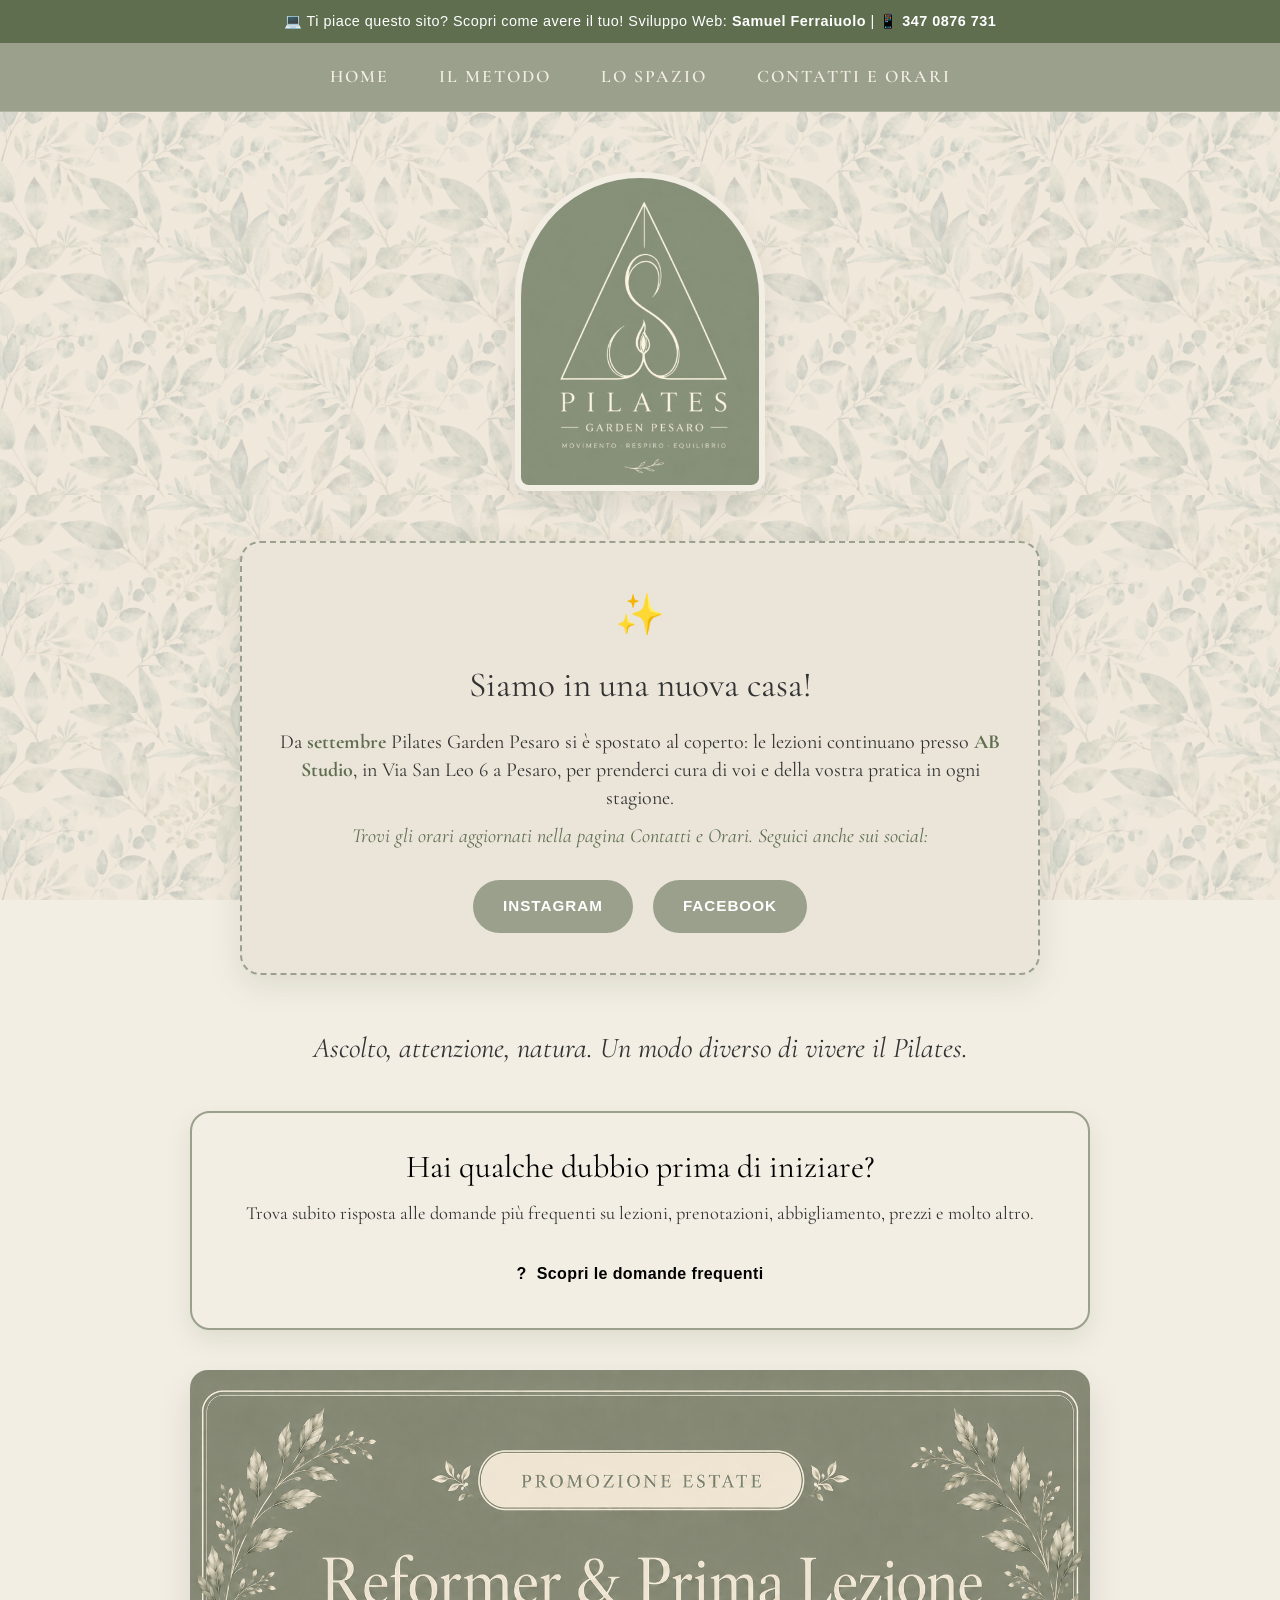
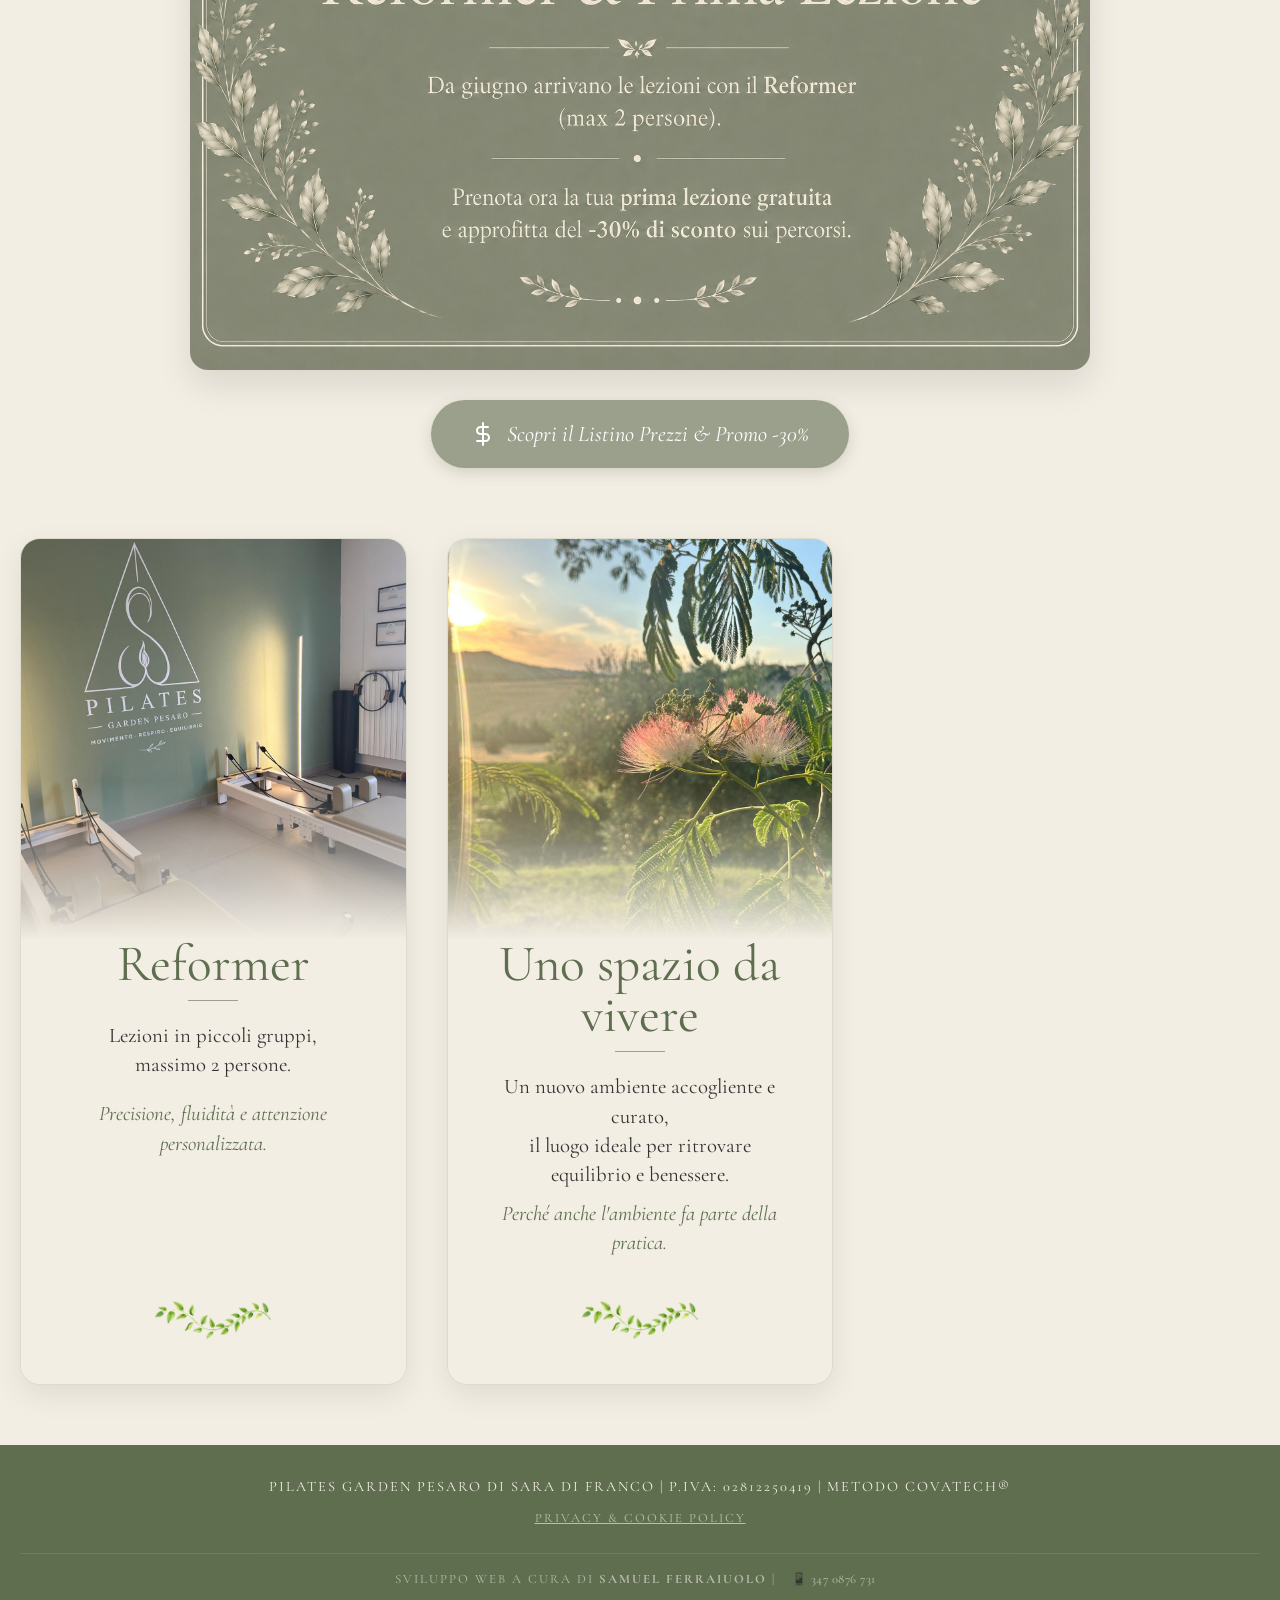
==== commit 258954b7: "Update index.html" ====
--- a/index.html
+++ b/index.html
@@ -328,8 +328,9 @@
             </a>
         </div>
 
-        <!-- CARD DEI SERVIZI -->
-        <div class="cards-grid">
+       
+       <div class="cards-grid">
+            <!-- CARD DEI SERVIZI 
             <a href="matwork.html" class="card card-matwork">
                 <div class="card-img-wrapper"><img src="foto-matwork-pulita.jpg" alt="Matwork"></div>
                 <div class="card-content">
@@ -339,7 +340,7 @@
                     <img src="decoro-foglie-orizzontale.png" class="card-bottom-leaf" alt="Decoro">
                 </div>
             </a>
-
+                -->
             <a href="reformer.html" class="card card-reformer">
                 <div class="card-img-wrapper"><img src="foto-reformer-pulita.jpg" alt="Reformer"></div>
                 <div class="card-content">
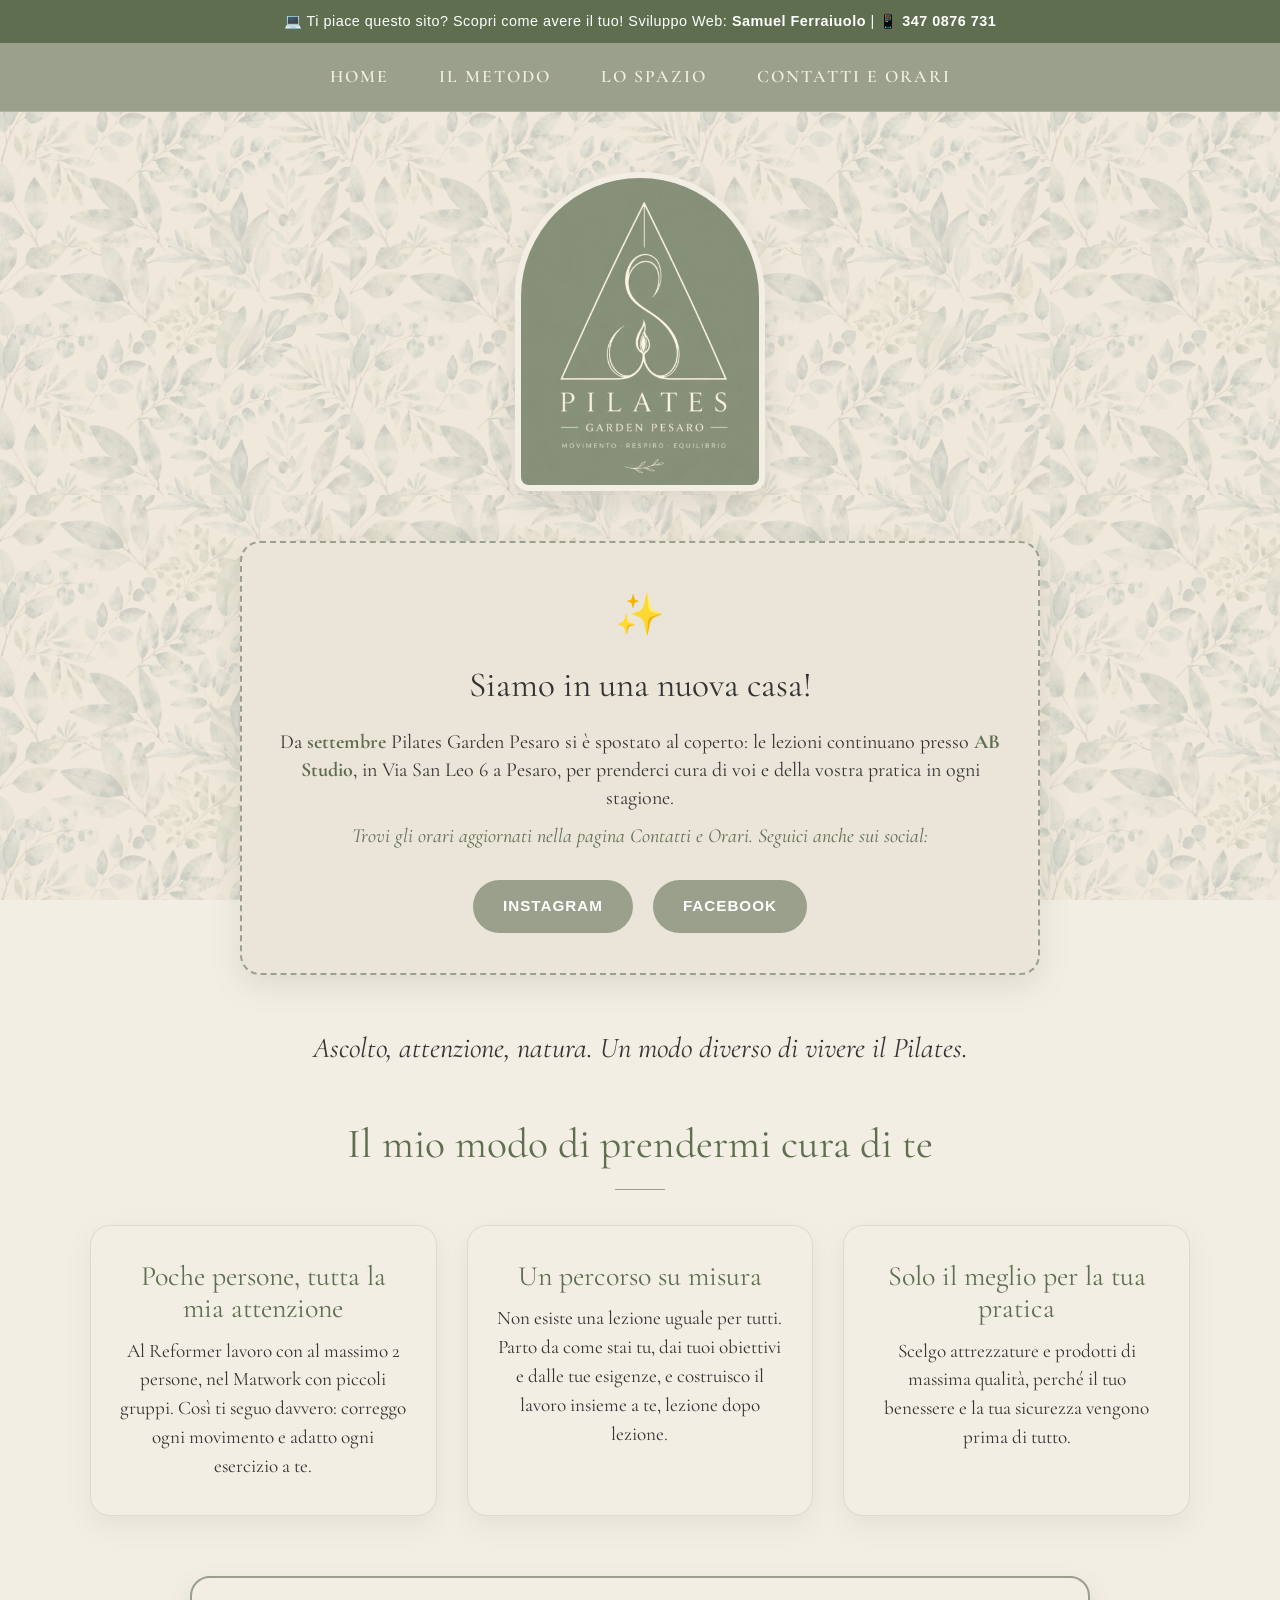
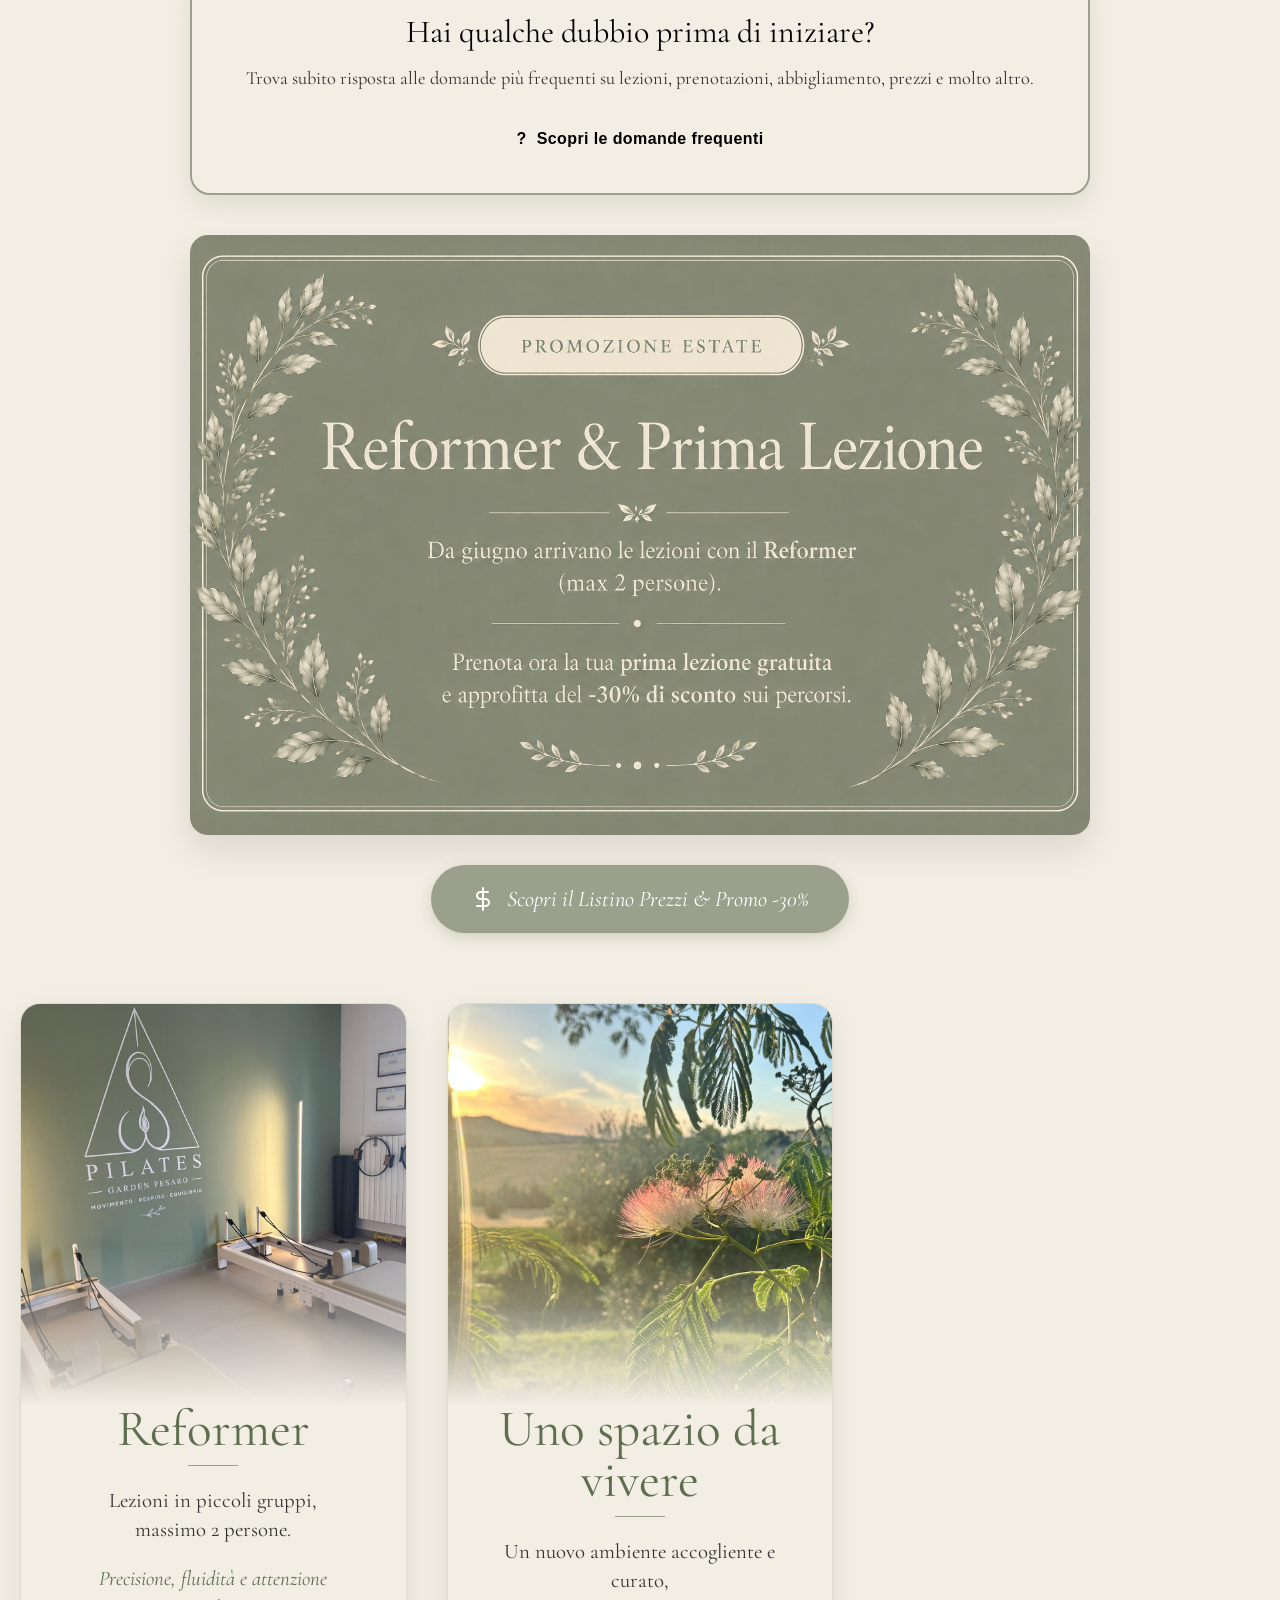
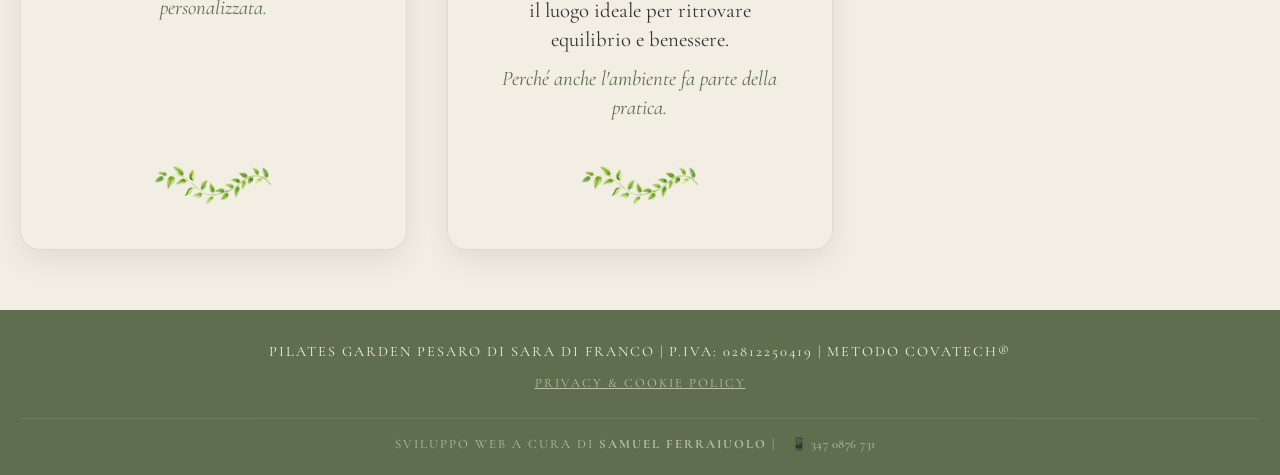
==== commit f5150a98: "Home: aggiungi sezione sulla cura del cliente Co-Authored-By: Claude Opus 5.5 <noreply@anthropic.com" ====
--- a/index.html
+++ b/index.html
@@ -215,6 +215,18 @@
         }
         .btn-social:hover { transform: translateY(-4px); box-shadow: 0 8px 20px rgba(94, 110, 79, 0.3); background-color: var(--verde-oliva-titoli); color: white; }
 
+        /* SEZIONE CURA DEL CLIENTE */
+        .cura-section { max-width: 1100px; margin: 0 auto 60px; }
+        .cura-section h2 { color: var(--verde-oliva-titoli); font-size: 2.6rem; font-weight: 400; margin: 0 0 12px; }
+        .cura-section .card-divider { margin-bottom: 35px; }
+        .cura-grid { display: grid; grid-template-columns: repeat(3, 1fr); gap: 30px; text-align: center; }
+        .cura-item {
+            background-color: var(--crema-sfondo); border: 1px solid rgba(94, 110, 79, 0.15); border-radius: 20px;
+            padding: 34px 28px; box-shadow: 0 10px 30px rgba(0,0,0,0.06);
+        }
+        .cura-item h3 { color: var(--verde-oliva-titoli); font-size: 1.75rem; font-weight: 400; margin: 0 0 12px; line-height: 1.15; }
+        .cura-item p { color: var(--testo-scuro); font-size: 1.2rem; line-height: 1.5; margin: 0; }
+
         /* STRUTTURA CARD */
         .cards-grid { display: grid; grid-template-columns: repeat(3, 1fr); gap: 40px; align-items: stretch; text-align: left; } 
         .card { 
@@ -256,6 +268,8 @@
             .card-img-wrapper { height: 260px; }
             .avviso-settembre { padding: 30px 20px; }
             .avviso-settembre h4 { font-size: 1.8rem; }
+            .cura-grid { grid-template-columns: 1fr; gap: 20px; }
+            .cura-section h2 { font-size: 2rem; }
             .faq-highlight { padding: 24px 20px; }
             .faq-highlight h2 { font-size: 1.65rem; }
             .btn-listino { font-size: 1.1rem; padding: 14px 25px; text-align: center; flex-direction: column; gap: 5px; }
@@ -301,6 +315,26 @@
         </div>
         
         <p class="subtitle-italic">Ascolto, attenzione, natura. Un modo diverso di vivere il Pilates.</p>
+
+        <!-- CURA DEL CLIENTE -->
+        <section class="cura-section" aria-labelledby="cura-title">
+            <h2 id="cura-title">Il mio modo di prendermi cura di te</h2>
+            <div class="card-divider"></div>
+            <div class="cura-grid">
+                <article class="cura-item">
+                    <h3>Poche persone, tutta la mia attenzione</h3>
+                    <p>Al Reformer lavoro con al massimo 2 persone, nel Matwork con piccoli gruppi. Così ti seguo davvero: correggo ogni movimento e adatto ogni esercizio a te.</p>
+                </article>
+                <article class="cura-item">
+                    <h3>Un percorso su misura</h3>
+                    <p>Non esiste una lezione uguale per tutti. Parto da come stai tu, dai tuoi obiettivi e dalle tue esigenze, e costruisco il lavoro insieme a te, lezione dopo lezione.</p>
+                </article>
+                <article class="cura-item">
+                    <h3>Solo il meglio per la tua pratica</h3>
+                    <p>Scelgo attrezzature e prodotti di massima qualità, perché il tuo benessere e la tua sicurezza vengono prima di tutto.</p>
+                </article>
+            </div>
+        </section>
 
         <!-- FAQ IN EVIDENZA -->
         <section class="faq-highlight" aria-labelledby="faq-title">
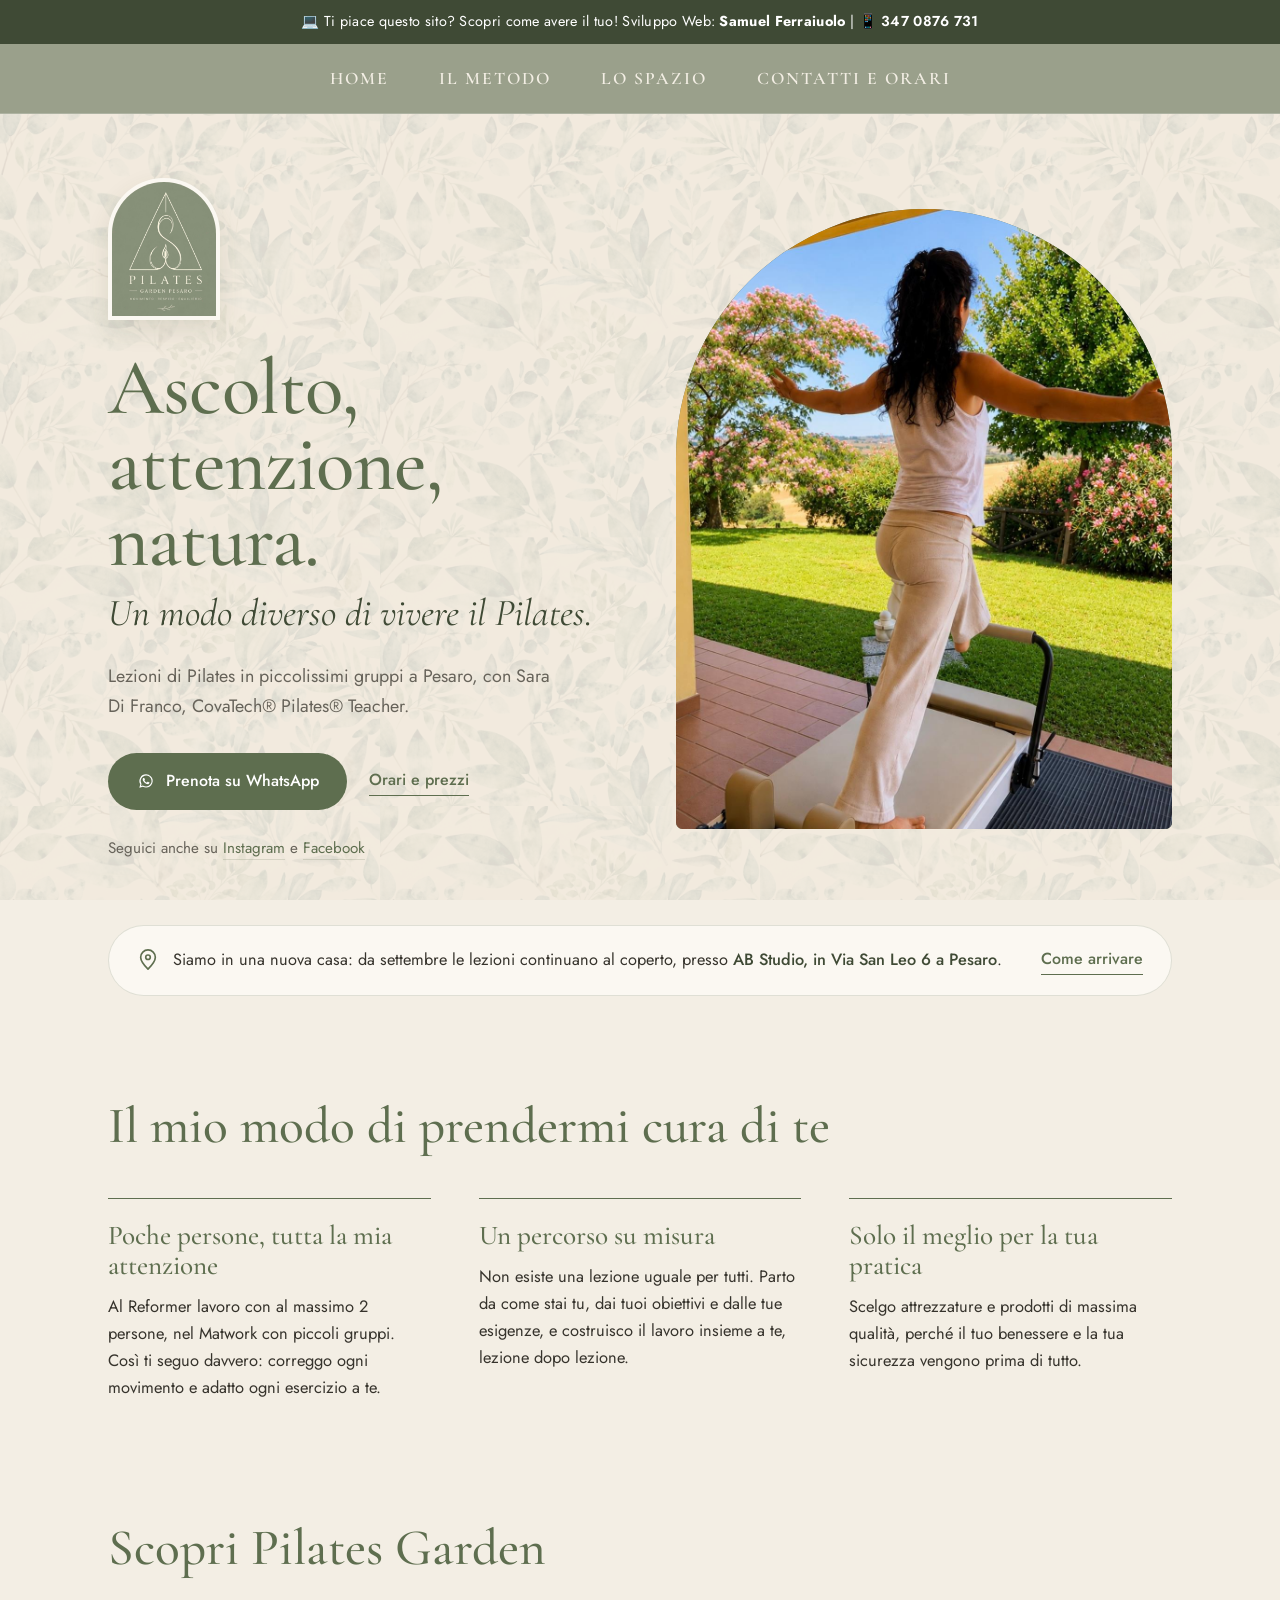
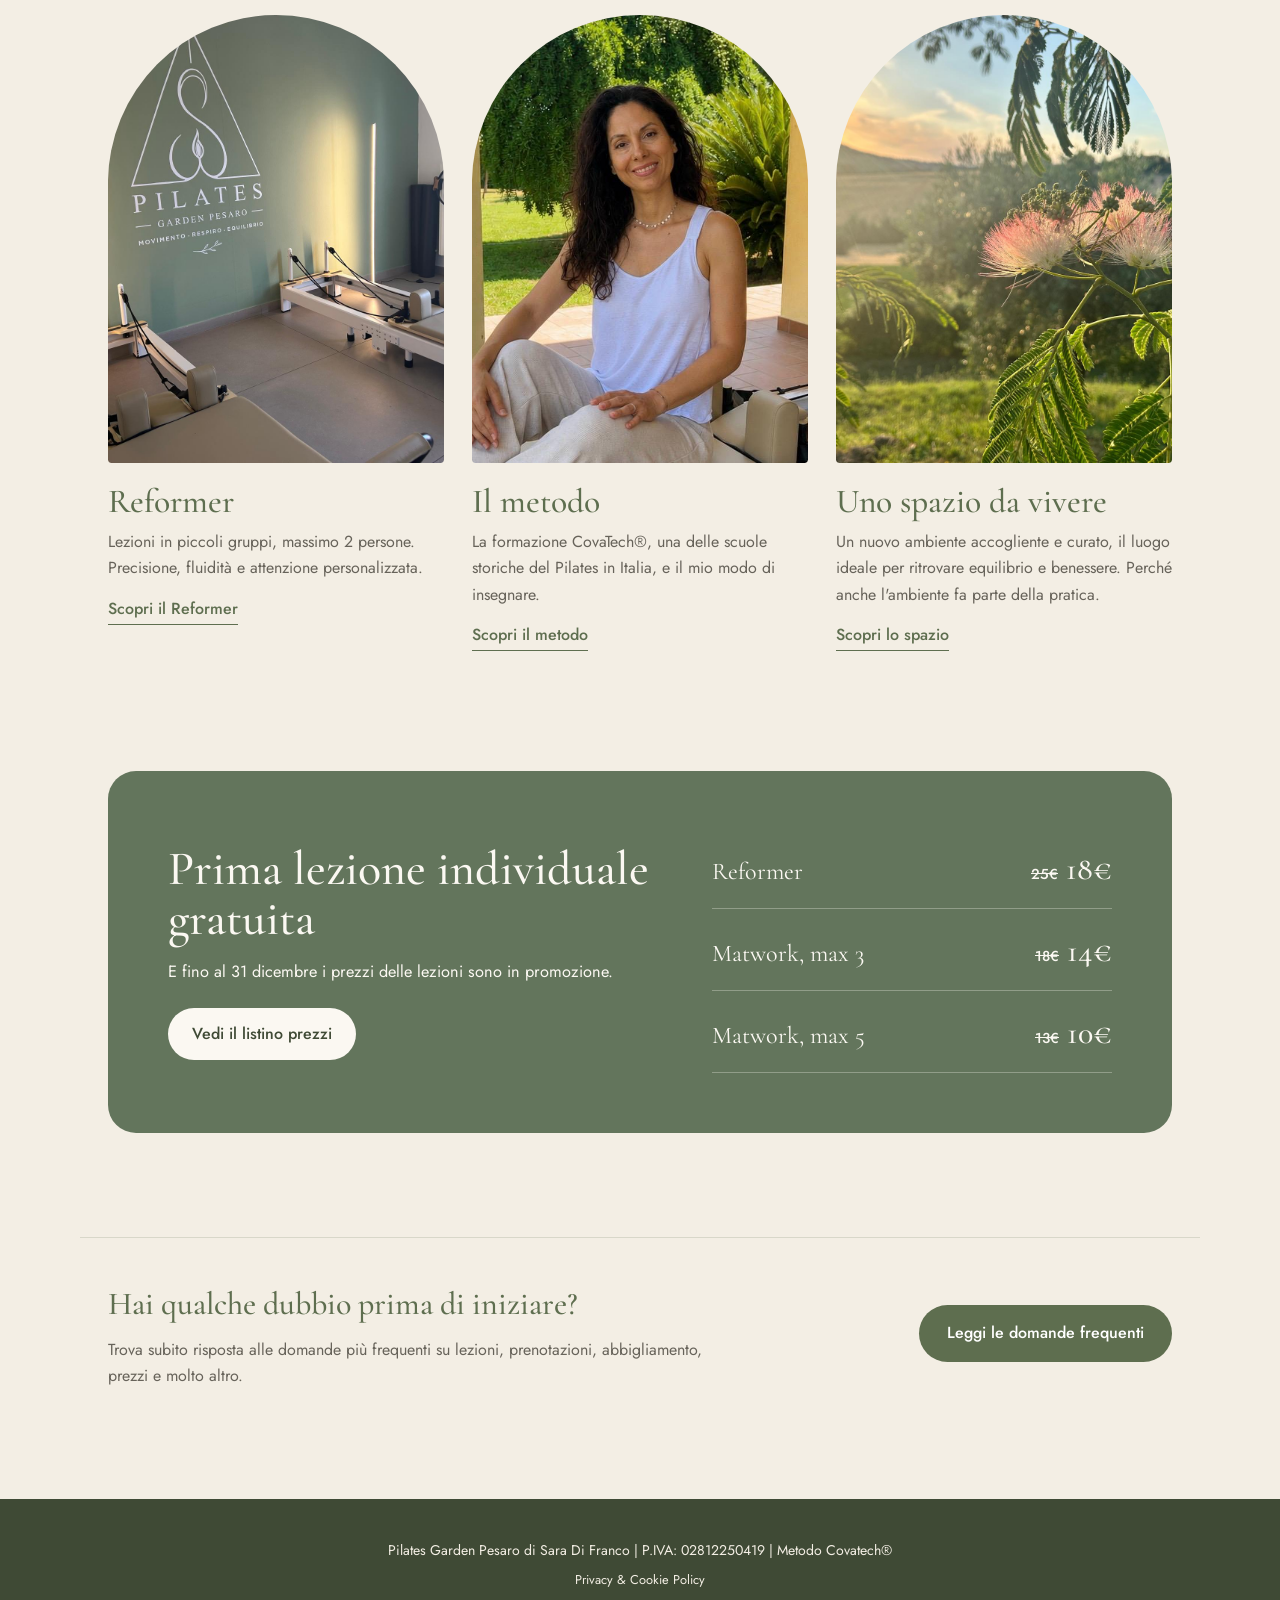
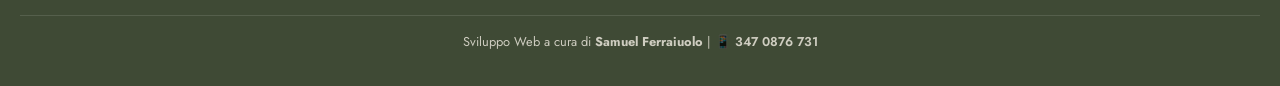
==== commit 3fa0748b: "Home e Metodo: nuova grafica coerente con la pagina Contatti Co-Authored-By: Claude Opus 5.5 <norepl" ====
--- a/index.html
+++ b/index.html
@@ -1,414 +1,510 @@
 <!DOCTYPE html>
 <html lang="it">
 <head>
-    <meta charset="UTF-8">
-    <meta name="viewport" content="width=device-width, initial-scale=1.0">
-    <title>Home | Pilates Garden Pesaro</title>
-    <link rel="stylesheet" href="common.css">
-    
-    <style>
-        /* SFONDO CON LE FOGLIE PER TUTTA LA PAGINA */
-        body::before {
-            content: ''; position: fixed; top: 0; left: 0; right: 0; bottom: 0;
-            background-image: url('Sfondo beige con foglie per sito web.png'); 
-            background-size: 350px; background-repeat: repeat; 
-            opacity: 0.15; z-index: -1; 
-        }
-
-        /* --- BARRA SVILUPPATORE IN ALTO --- */
-        .developer-top-bar {
-            background-color: var(--verde-oliva-titoli, #5e6e4f);
-            color: white;
-            text-align: center;
-            padding: 10px 15px;
-            font-size: 0.9rem;
-            font-family: sans-serif;
-            letter-spacing: 0.5px;
-            z-index: 100;
-            position: relative;
-        }
-
-        .developer-top-bar a {
-            color: white;
-            text-decoration: none;
-            font-weight: bold;
-        }
-
-        .developer-top-bar a:hover {
-            text-decoration: underline;
-        }
-
-        .home-container { 
-            max-width: 1350px; 
-            margin: 0 auto; 
-            width: 100%; 
-            padding: 60px 20px; 
-            text-align: center; 
-        } 
-        
-        .logo-wrapper { 
-            display: flex; 
-            justify-content: center; 
-            margin-bottom: 50px; 
-        }
-
-        .hero-logo { 
-            width: 250px; 
-            border-radius: 140px 140px 15px 15px; 
-            border: 6px solid var(--crema-sfondo); 
-            box-shadow: 0 10px 30px rgba(0,0,0,0.08); 
-        }
-        
-        .subtitle-italic { 
-            font-size: 1.8rem; 
-            font-style: italic; 
-            color: var(--testo-scuro); 
-            text-align: center; 
-            margin-bottom: 40px; 
-        }
-
-        /* RICHIAMO FAQ */
-        .faq-highlight {
-            max-width: 900px;
-            margin: 0 auto 40px;
-            padding: 28px 32px;
-            background-color: var(--crema-sfondo);
-            border: 2px solid var(--verde-salvia);
-            border-radius: 20px;
-            box-shadow: 0 10px 25px rgba(94, 110, 79, 0.14);
-        }
-
-        .faq-highlight h2 {
-            margin: 0 0 8px;
-            color: var(--verde-oliva-titoli);
-            font-size: 2rem;
-            font-weight: 400;
-        }
-
-        .faq-highlight p {
-            margin: 0 0 20px;
-            color: var(--testo-scuro);
-            font-size: 1.15rem;
-            line-height: 1.45;
-        }
-
-        .btn-faq {
-            display: inline-flex;
-            align-items: center;
-            justify-content: center;
-            gap: 10px;
-            padding: 14px 28px;
-            border-radius: 50px;
-            background-color: var(--terracotta);
-            color: white;
-            text-decoration: none;
-            font-family: sans-serif;
-            font-size: 1rem;
-            font-weight: bold;
-            letter-spacing: 0.4px;
-            transition: all 0.3s ease;
-        }
-
-        .btn-faq:hover {
-            background-color: var(--verde-oliva-titoli);
-            color: white;
-            transform: translateY(-3px);
-            box-shadow: 0 8px 20px rgba(94, 110, 79, 0.25);
-        }
-        
-        .promo-img-container { 
-            margin: 0 auto 30px auto;
-            max-width: 900px; 
-            border-radius: 18px; 
-            overflow: hidden; 
-            box-shadow: 0 15px 35px rgba(0,0,0,0.1); 
-            transition: transform 0.4s ease; 
-        }
-
-        .promo-img-container:hover { 
-            transform: translateY(-8px); 
-            box-shadow: 0 20px 45px rgba(0,0,0,0.15); 
-        }
-
-        .promo-img { 
-            width: 100%; 
-            height: auto; 
-            display: block; 
-        }
-
-        /* BOTTONE ANIMATO: LISTINO PREZZI */
-        .btn-listino-wrapper {
-            margin-bottom: 70px;
-            display: flex;
-            justify-content: center;
-        }
-
-        .btn-listino {
-            display: inline-flex;
-            align-items: center;
-            gap: 12px;
-            background-color: var(--verde-salvia);
-            color: white;
-            text-decoration: none;
-            padding: 16px 40px;
-            font-size: 1.4rem;
-            font-family: 'Cormorant Garamond', serif;
-            font-style: italic;
-            border-radius: 50px;
-            box-shadow: 0 4px 15px rgba(154, 160, 138, 0.4);
-            transition: all 0.3s ease;
-            animation: pulse-listino 2s infinite;
-        }
-
-        .btn-listino:hover {
-            transform: translateY(-3px);
-            background-color: var(--verde-oliva-titoli);
-            box-shadow: 0 8px 25px rgba(94, 110, 79, 0.3);
-            color: white;
-            animation: none;
-        }
-
-        @keyframes pulse-listino {
-            0% { transform: scale(1); box-shadow: 0 4px 15px rgba(154, 160, 138, 0.4); }
-            50% { transform: scale(1.03); box-shadow: 0 6px 20px rgba(154, 160, 138, 0.6); }
-            100% { transform: scale(1); box-shadow: 0 4px 15px rgba(154, 160, 138, 0.4); }
-        }
-
-        /* BOX AVVISO SETTEMBRE ANIMATO */
-        .avviso-settembre {
-            background-color: #EBE5D9; 
-            border: 2px dashed var(--verde-salvia);
-            border-radius: 20px;
-            max-width: 800px;
-            margin: 0 auto 50px auto;
-            padding: 40px 30px;
-            box-shadow: 0 10px 30px rgba(94, 110, 79, 0.15);
-            animation: float-avviso 3.5s ease-in-out infinite;
-            position: relative;
-        }
-
-        @keyframes float-avviso {
-            0% { transform: translateY(0px); box-shadow: 0 10px 30px rgba(94, 110, 79, 0.15); }
-            50% { transform: translateY(-10px); box-shadow: 0 15px 40px rgba(94, 110, 79, 0.25); }
-            100% { transform: translateY(0px); box-shadow: 0 10px 30px rgba(94, 110, 79, 0.15); }
-        }
-
-        .avviso-icona { font-size: 2.5rem; margin-bottom: 10px; }
-        .avviso-settembre h4 { color: var(--terracotta); font-size: 2.2rem; margin-top: 0; margin-bottom: 15px; font-weight: 400; }
-        .avviso-settembre p { font-size: 1.25rem; color: var(--testo-scuro); margin-bottom: 10px; line-height: 1.4; }
-        .avviso-settembre p strong { color: var(--verde-oliva-titoli); }
-        .avviso-sub { font-style: italic; color: var(--verde-oliva-titoli) !important; margin-bottom: 30px !important; }
-
-        .avviso-social { display: flex; justify-content: center; gap: 20px; flex-wrap: wrap; }
-        .btn-social {
-            padding: 14px 30px;
-            border-radius: 50px;
-            text-decoration: none;
-            color: white;
-            background-color: var(--verde-salvia); 
-            font-family: sans-serif;
-            font-size: 0.95rem;
-            font-weight: bold;
-            letter-spacing: 1px;
-            text-transform: uppercase;
-            transition: all 0.3s ease;
-        }
-        .btn-social:hover { transform: translateY(-4px); box-shadow: 0 8px 20px rgba(94, 110, 79, 0.3); background-color: var(--verde-oliva-titoli); color: white; }
-
-        /* SEZIONE CURA DEL CLIENTE */
-        .cura-section { max-width: 1100px; margin: 0 auto 60px; }
-        .cura-section h2 { color: var(--verde-oliva-titoli); font-size: 2.6rem; font-weight: 400; margin: 0 0 12px; }
-        .cura-section .card-divider { margin-bottom: 35px; }
-        .cura-grid { display: grid; grid-template-columns: repeat(3, 1fr); gap: 30px; text-align: center; }
-        .cura-item {
-            background-color: var(--crema-sfondo); border: 1px solid rgba(94, 110, 79, 0.15); border-radius: 20px;
-            padding: 34px 28px; box-shadow: 0 10px 30px rgba(0,0,0,0.06);
-        }
-        .cura-item h3 { color: var(--verde-oliva-titoli); font-size: 1.75rem; font-weight: 400; margin: 0 0 12px; line-height: 1.15; }
-        .cura-item p { color: var(--testo-scuro); font-size: 1.2rem; line-height: 1.5; margin: 0; }
-
-        /* STRUTTURA CARD */
-        .cards-grid { display: grid; grid-template-columns: repeat(3, 1fr); gap: 40px; align-items: stretch; text-align: left; } 
-        .card { 
-            background-color: var(--crema-sfondo); border-radius: 20px; overflow: hidden; 
-            box-shadow: 0 10px 30px rgba(0,0,0,0.08); display: flex; flex-direction: column; 
-            text-decoration: none; transition: transform 0.4s ease; border: 1px solid rgba(94, 110, 79, 0.15);
-        }
-        .card:hover { transform: translateY(-10px); box-shadow: 0 20px 40px rgba(0,0,0,0.12); }
-        .card-img-wrapper { position: relative; width: 100%; height: 400px; }
-        .card-img-wrapper img { width: 100%; height: 100%; object-fit: cover; }
-        
-        .card-matwork .card-img-wrapper img { object-position: 50% 60%; }
-        .card-reformer .card-img-wrapper img { object-position: 50% 60%; }
-        .card-spazio .card-img-wrapper img { object-position: 50% 60%; }
-
-        .card-img-wrapper::after {
-            content: ''; position: absolute; bottom: -1px; left: 0; right: 0; height: 160px;
-            background: linear-gradient(to bottom, rgba(243, 238, 228, 0) 0%, var(--crema-sfondo) 100%);
-        }
-        
-        .card-content { padding: 0 30px 40px 30px; flex-grow: 1; text-align: center; display: flex; flex-direction: column; align-items: center; background-color: var(--crema-sfondo); position: relative; z-index: 2; }
-        .card-content h3 { font-size: 3.2rem; margin-bottom: 10px; font-weight: 400; color: var(--verde-oliva-titoli); line-height: 1; }
-        .card-divider { width: 50px; height: 1px; background-color: var(--verde-salvia); margin: 0 auto 20px auto; }
-        .card-content p { font-size: 1.3rem; color: var(--testo-scuro); margin-bottom: 10px; line-height: 1.4; }
-        .card-bottom-leaf { width: 140px; margin-top: auto; padding-top: 30px; }
-        
-        /* FOOTER E FIRMA SVILUPPATORE */
-        .footer-bar { text-align: center; padding: 30px 20px 20px 20px; background-color: var(--verde-oliva-titoli); color: var(--crema-sfondo); font-size: 0.9rem; }
-        .footer-bar a { color: var(--crema-sfondo); text-decoration: underline; opacity: 0.8; }
-        .footer-bar a:hover { opacity: 1; }
-        .developer-signature { margin-top: 25px; padding-top: 15px; border-top: 1px solid rgba(255,255,255,0.15); font-size: 0.8rem; opacity: 0.6; transition: opacity 0.3s ease; }
-        .developer-signature:hover { opacity: 1; }
-        .developer-signature a { color: var(--crema-sfondo); text-decoration: none; font-weight: 600; letter-spacing: 0.5px; }
-        .developer-signature a:hover { text-decoration: underline; }
-
-        @media (max-width: 1100px) { .cards-grid { grid-template-columns: repeat(2, 1fr); } }
-        @media (max-width: 768px) { 
-            .cards-grid { grid-template-columns: 1fr; } 
-            .card-img-wrapper { height: 260px; }
-            .avviso-settembre { padding: 30px 20px; }
-            .avviso-settembre h4 { font-size: 1.8rem; }
-            .cura-grid { grid-template-columns: 1fr; gap: 20px; }
-            .cura-section h2 { font-size: 2rem; }
-            .faq-highlight { padding: 24px 20px; }
-            .faq-highlight h2 { font-size: 1.65rem; }
-            .btn-listino { font-size: 1.1rem; padding: 14px 25px; text-align: center; flex-direction: column; gap: 5px; }
-            
-            /* Adatta la top bar sui telefoni */
-            .developer-top-bar { padding: 8px 10px; font-size: 0.8rem; }
-        }
-    </style>
+<meta charset="UTF-8">
+<meta name="viewport" content="width=device-width, initial-scale=1.0">
+<title>Home | Pilates Garden Pesaro</title>
+<meta name="description" content="Pilates Garden Pesaro: lezioni di Pilates in piccolissimi gruppi con Sara Di Franco, CovaTech® Pilates® Teacher, presso AB Studio, Via San Leo 6, Pesaro.">
+<link rel="stylesheet" href="common.css">
+<link rel="preconnect" href="https://fonts.googleapis.com">
+<link rel="preconnect" href="https://fonts.gstatic.com" crossorigin>
+<link href="https://fonts.googleapis.com/css2?family=Cormorant+Garamond:ital,wght@0,400;0,500;0,600;1,400;1,500&family=Jost:wght@300;400;500;600&display=swap" rel="stylesheet">
+
+<style>
+/* ===================================================
+   TOKEN — stessi delle pagine Contatti e Metodo
+=================================================== */
+:root {
+    --crema-sfondo: #F3EEE4;
+    --carta: #FBF8F2;
+    --parete: #63755C;
+    --verde-oliva-titoli: #5E6E4F;
+    --verde-oliva-scuro: #3F4A35;
+    --terracotta: #A65A4B;
+    --inchiostro: #36332C;
+    --testo-soft: #67635A;
+    --filo: rgba(94, 110, 79, 0.18);
+
+    --font-display: 'Cormorant Garamond', serif;
+    --font-ui: 'Jost', sans-serif;
+    --ease: cubic-bezier(.22,.8,.3,1);
+}
+
+* { box-sizing: border-box; }
+
+body {
+    margin: 0;
+    background-color: var(--crema-sfondo);
+    font-family: var(--font-ui);
+    color: var(--inchiostro);
+    line-height: 1.65;
+    overflow-x: hidden;
+}
+body::before {
+    content: '';
+    position: fixed; inset: 0;
+    background-image: url('Sfondo beige con foglie per sito web.png');
+    background-size: 380px;
+    opacity: 0.09;
+    z-index: -1;
+    pointer-events: none;
+}
+
+a { color: inherit; }
+a:focus-visible { outline: 2px solid var(--terracotta); outline-offset: 3px; border-radius: 6px; }
+.sub-nav a:focus-visible,
+.legal-footer a:focus-visible,
+.developer-top-bar a:focus-visible,
+.promo a:focus-visible { outline-color: var(--carta); }
+
+.nav-links a { font-family: var(--font-display); }
+
+h1, h2, h3 { text-align: left; margin: 0; }
+p { margin: 0; }
+
+.wrap { max-width: 1120px; margin: 0 auto; padding: 0 28px; }
+
+.titolo {
+    font-family: var(--font-display);
+    font-weight: 500;
+    font-size: clamp(2.3rem, 4.2vw, 3.2rem);
+    line-height: 1.05;
+    color: var(--verde-oliva-titoli);
+}
+
+/* Pulsanti */
+.azioni { display: flex; flex-wrap: wrap; gap: 12px 22px; align-items: center; }
+.btn-primario {
+    display: inline-flex; align-items: center; gap: 10px;
+    padding: 15px 28px;
+    border-radius: 40px;
+    background: var(--verde-oliva-titoli);
+    color: #fff;
+    text-decoration: none;
+    font-weight: 500;
+    transition: background-color .25s var(--ease);
+}
+.btn-primario:hover { background: var(--verde-oliva-scuro); }
+.btn-primario svg { width: 20px; height: 20px; }
+.link-sottolineato {
+    color: var(--verde-oliva-titoli);
+    font-weight: 500;
+    text-decoration: none;
+    border-bottom: 1px solid currentColor;
+    padding-bottom: 2px;
+}
+.link-sottolineato:hover { color: var(--verde-oliva-scuro); }
+
+/* ===================================================
+   APERTURA — Sara in giardino
+=================================================== */
+.apertura { padding: 64px 0 40px; }
+.apertura .wrap {
+    display: grid;
+    grid-template-columns: minmax(0, 1fr) minmax(0, 1fr);
+    gap: 48px 72px;
+    align-items: center;
+}
+.apertura-testo { animation: entrata 1s var(--ease) both; }
+@keyframes entrata { from { opacity: 0; transform: translateY(18px); } to { opacity: 1; transform: none; } }
+.logo-arco {
+    width: 112px;
+    border-radius: 999px 999px 12px 12px;
+    border: 4px solid var(--carta);
+    box-shadow: 0 10px 24px rgba(63, 74, 53, 0.12);
+    margin-bottom: 30px;
+    display: block;
+}
+.apertura h1 {
+    font-family: var(--font-display);
+    font-weight: 500;
+    font-size: clamp(3rem, 6.2vw, 5.2rem);
+    line-height: 0.96;
+    letter-spacing: -0.01em;
+    color: var(--verde-oliva-titoli);
+}
+.apertura h1 em {
+    display: block;
+    margin-top: 14px;
+    font-style: italic;
+    font-weight: 400;
+    font-size: 0.48em;
+    line-height: 1.15;
+    letter-spacing: 0;
+    color: var(--verde-oliva-scuro);
+}
+.apertura .lead {
+    margin: 26px 0 32px;
+    font-size: 1.12rem;
+    color: var(--testo-soft);
+    max-width: 42ch;
+}
+.social { margin-top: 26px; font-size: 0.95rem; color: var(--testo-soft); }
+.social a { color: var(--verde-oliva-titoli); text-decoration: none; border-bottom: 1px solid var(--filo); }
+.social a:hover { border-bottom-color: currentColor; }
+
+.apertura-foto {
+    margin: 0;
+    aspect-ratio: 4 / 5;
+    border-radius: 999px 999px 26px 26px;
+    overflow: hidden;
+    background: var(--parete);
+}
+.apertura-foto img { width: 100%; height: 100%; object-fit: cover; object-position: 50% 0%; display: block; }
+
+/* Nuova sede */
+.sede { padding: 24px 0 0; }
+.sede-riga {
+    display: flex;
+    flex-wrap: wrap;
+    align-items: center;
+    justify-content: space-between;
+    gap: 14px 30px;
+    padding: 20px 28px;
+    background: var(--carta);
+    border: 1px solid var(--filo);
+    border-radius: 60px;
+}
+.sede-riga p { display: flex; align-items: center; gap: 14px; font-size: 1.02rem; }
+.sede-riga svg { width: 22px; height: 22px; flex-shrink: 0; color: var(--verde-oliva-titoli); }
+.sede-riga strong { font-weight: 500; color: var(--verde-oliva-scuro); }
+
+/* ===================================================
+   CURA DEL CLIENTE
+=================================================== */
+.cura { padding: 104px 0 40px; }
+.cura .sottotitolo {
+    margin-top: 14px;
+    font-family: var(--font-display);
+    font-style: italic;
+    font-size: 1.45rem;
+    color: var(--testo-soft);
+}
+.cura-grid {
+    display: grid;
+    grid-template-columns: repeat(3, minmax(0, 1fr));
+    gap: 28px 48px;
+    margin-top: 44px;
+}
+.cura-item { padding-top: 22px; border-top: 1px solid var(--verde-oliva-titoli); }
+.cura-item h3 {
+    font-family: var(--font-display);
+    font-weight: 500;
+    font-size: 1.7rem;
+    line-height: 1.1;
+    color: var(--verde-oliva-titoli);
+    margin-bottom: 12px;
+}
+.cura-item p { font-size: 1.03rem; }
+
+/* ===================================================
+   SCOPRI — Reformer, Metodo, Spazio
+=================================================== */
+.scopri { padding: 80px 0 40px; }
+.schede {
+    display: grid;
+    grid-template-columns: repeat(3, minmax(0, 1fr));
+    gap: 28px;
+    margin-top: 40px;
+}
+.scheda {
+    display: flex;
+    flex-direction: column;
+    text-decoration: none;
+    color: var(--inchiostro);
+}
+.scheda-foto {
+    aspect-ratio: 3 / 4;
+    border-radius: 999px 999px 22px 22px;
+    overflow: hidden;
+    background: var(--parete);
+}
+.scheda-foto img {
+    width: 100%; height: 100%;
+    object-fit: cover;
+    display: block;
+    transition: transform .8s var(--ease);
+}
+.scheda:hover .scheda-foto img { transform: scale(1.04); }
+.scheda h3 {
+    margin-top: 22px;
+    font-family: var(--font-display);
+    font-weight: 500;
+    font-size: 2.1rem;
+    line-height: 1;
+    color: var(--verde-oliva-titoli);
+}
+.scheda p { margin-top: 10px; color: var(--testo-soft); font-size: 1rem; }
+.scheda .vai {
+    margin-top: 14px;
+    align-self: flex-start;
+    font-weight: 500;
+    color: var(--verde-oliva-titoli);
+    border-bottom: 1px solid currentColor;
+    padding-bottom: 2px;
+}
+
+/* ===================================================
+   PROMOZIONE — sulla "parete"
+=================================================== */
+.promo { padding: 80px 0 40px; }
+.promo-pannello {
+    display: grid;
+    grid-template-columns: minmax(0, 1.1fr) minmax(0, 0.9fr);
+    gap: 32px 56px;
+    align-items: center;
+    padding: clamp(36px, 5vw, 60px);
+    border-radius: 28px;
+    background: var(--parete);
+    color: var(--carta);
+}
+.promo h2 {
+    font-family: var(--font-display);
+    font-weight: 500;
+    font-size: clamp(2.1rem, 4vw, 3rem);
+    line-height: 1.05;
+    color: var(--carta);
+}
+.promo .scadenza { margin-top: 14px; font-size: 1.02rem; }
+.promo-prezzi { list-style: none; margin: 0; padding: 0; display: grid; gap: 4px; }
+.promo-prezzi li {
+    display: flex;
+    justify-content: space-between;
+    align-items: baseline;
+    gap: 16px;
+    padding: 12px 0;
+    border-bottom: 1px solid rgba(251, 248, 242, 0.3);
+}
+.promo-prezzi .nome { font-family: var(--font-display); font-size: 1.5rem; }
+.promo-prezzi .cifra { font-family: var(--font-display); font-size: 2rem; font-weight: 500; }
+.promo-prezzi s { font-family: var(--font-ui); font-size: 0.9rem; margin-right: 8px; }
+.btn-chiaro {
+    display: inline-flex; align-items: center;
+    margin-top: 22px;
+    padding: 13px 24px;
+    border-radius: 40px;
+    background: var(--carta);
+    color: var(--verde-oliva-scuro);
+    text-decoration: none;
+    font-weight: 500;
+    transition: background-color .25s;
+}
+.btn-chiaro:hover { background: #fff; }
+
+/* ===================================================
+   DOMANDE FREQUENTI
+=================================================== */
+.faq { padding: 64px 0 110px; }
+.faq-riga {
+    display: flex;
+    flex-wrap: wrap;
+    align-items: center;
+    justify-content: space-between;
+    gap: 20px 40px;
+    padding-top: 40px;
+    border-top: 1px solid var(--filo);
+}
+.faq h2 {
+    font-family: var(--font-display);
+    font-weight: 500;
+    font-size: 2rem;
+    color: var(--verde-oliva-titoli);
+}
+.faq p { margin-top: 6px; color: var(--testo-soft); max-width: 60ch; }
+
+/* ===================================================
+   FOOTER, BARRA E FIRMA SVILUPPATORE
+=================================================== */
+.legal-footer { text-align: center; padding: 34px 20px; background-color: var(--verde-oliva-scuro); color: var(--crema-sfondo); font-size: 0.88rem; }
+.legal-footer p { margin: 6px 0; }
+.legal-footer a { color: var(--crema-sfondo); text-decoration: none; }
+.legal-footer a:hover { text-decoration: underline; }
+.developer-top-bar { background-color: var(--verde-oliva-scuro); color: white; text-align: center; padding: 10px 15px; font-size: 0.9rem; letter-spacing: 0.3px; position: relative; z-index: 100; }
+.developer-top-bar a { color: white; text-decoration: none; font-weight: 600; }
+.developer-top-bar a:hover { text-decoration: underline; }
+.developer-signature { margin-top: 25px; padding-top: 15px; border-top: 1px solid rgba(255,255,255,0.15); font-size: 0.8rem; opacity: 0.8; transition: opacity 0.3s ease; }
+.developer-signature:hover { opacity: 1; }
+.developer-signature a { color: var(--crema-sfondo); text-decoration: none; font-weight: 600; }
+
+/* ===================================================
+   RESPONSIVE
+=================================================== */
+@media (max-width: 900px) {
+    .apertura .wrap, .promo-pannello { grid-template-columns: 1fr; }
+    .apertura-foto { max-width: 460px; aspect-ratio: 1 / 1.05; }
+    .cura-grid { grid-template-columns: 1fr; gap: 26px; }
+    .schede { grid-template-columns: 1fr 1fr; }
+    .scheda:last-child { grid-column: 1 / -1; }
+    .scheda:last-child .scheda-foto { aspect-ratio: 16 / 10; border-radius: 22px; }
+}
+@media (max-width: 720px) {
+    .wrap { padding: 0 18px; }
+    .apertura { padding: 36px 0 24px; }
+    .logo-arco { width: 88px; margin-bottom: 22px; }
+    .sede-riga { border-radius: 22px; padding: 18px 20px; }
+    .cura, .scopri, .promo { padding-top: 64px; }
+    .schede { grid-template-columns: 1fr; gap: 40px; }
+    .scheda .scheda-foto, .scheda:last-child .scheda-foto { aspect-ratio: 4 / 3.4; border-radius: 999px 999px 22px 22px; }
+    .promo-pannello { border-radius: 22px; }
+    .faq { padding-bottom: 80px; }
+    .developer-top-bar { padding: 8px 10px; font-size: 0.8rem; }
+}
+@media (prefers-reduced-motion: reduce) {
+    *, *::before, *::after { animation: none !important; transition: none !important; }
+}
+</style>
 </head>
-
 <body>
 
-    <!-- INIZIO BARRA SVILUPPATORE IN ALTO -->
-    <div class="developer-top-bar">
-        💻 Ti piace questo sito? Scopri come avere il tuo! Sviluppo Web: <strong>Samuel Ferraiuolo</strong> | <a href="tel:+393470876731">📱 347 0876 731</a>
-    </div>
-    <!-- FINE BARRA SVILUPPATORE IN ALTO -->
-
-    <nav class="sub-nav">
-        <ul class="nav-links">
-            <li><a href="index.html">Home</a></li>
-            <li><a href="metodo.html">Il Metodo</a></li>
-            <li><a href="lo-spazio.html">Lo Spazio</a></li>
-            <li><a href="contatti.html">Contatti e Orari</a></li>
-        </ul>
-    </nav>
-
-    <div class="home-container">
-        <div class="logo-wrapper">
-            <img src="logo.png" alt="Pilates Garden Pesaro" class="hero-logo">
+<!-- INIZIO BARRA SVILUPPATORE IN ALTO -->
+<div class="developer-top-bar">
+    💻 Ti piace questo sito? Scopri come avere il tuo! Sviluppo Web: <strong>Samuel Ferraiuolo</strong> | <a href="tel:+393470876731">📱 347 0876 731</a>
+</div>
+<!-- FINE BARRA SVILUPPATORE IN ALTO -->
+
+<nav class="sub-nav">
+    <ul class="nav-links">
+        <li><a href="index.html" aria-current="page">Home</a></li>
+        <li><a href="metodo.html">Il Metodo</a></li>
+        <li><a href="lo-spazio.html">Lo Spazio</a></li>
+        <li><a href="contatti.html">Contatti e Orari</a></li>
+    </ul>
+</nav>
+
+<!-- APERTURA -->
+<header class="apertura">
+    <div class="wrap">
+        <div class="apertura-testo">
+            <img src="logo.png" alt="Pilates Garden Pesaro" class="logo-arco">
+            <h1>Ascolto, attenzione, natura. <em>Un modo diverso di vivere il Pilates.</em></h1>
+            <p class="lead">Lezioni di Pilates in piccolissimi gruppi a Pesaro, con Sara Di Franco, CovaTech® Pilates® Teacher.</p>
+            <div class="azioni">
+                <a class="btn-primario" href="https://wa.me/393922351065" target="_blank" rel="noopener">
+                    <svg viewBox="0 0 24 24" fill="currentColor" aria-hidden="true"><path d="M17.6 6.32A7.85 7.85 0 0 0 12.05 4a7.94 7.94 0 0 0-6.9 11.9L4 20l4.2-1.1a7.9 7.9 0 0 0 3.85 1h0a7.94 7.94 0 0 0 5.55-13.58zm-5.55 12.2a6.6 6.6 0 0 1-3.36-.92l-.24-.14-2.5.65.67-2.44-.16-.25a6.6 6.6 0 1 1 12.24-3.5 6.55 6.55 0 0 1-6.65 6.6zm3.6-4.94c-.2-.1-1.17-.58-1.35-.64s-.32-.1-.45.1-.5.64-.62.77-.23.15-.43.05a5.4 5.4 0 0 1-1.6-.98 5.9 5.9 0 0 1-1.1-1.36c-.12-.2 0-.3.09-.4s.2-.23.29-.35a1.3 1.3 0 0 0 .2-.33.36.36 0 0 0 0-.35c-.05-.1-.45-1.08-.61-1.48s-.33-.33-.45-.34h-.38a.74.74 0 0 0-.53.25 2.24 2.24 0 0 0-.7 1.67 3.9 3.9 0 0 0 .81 2.06 8.9 8.9 0 0 0 3.4 3 10 10 0 0 0 1.14.42 2.75 2.75 0 0 0 1.26.08 2.06 2.06 0 0 0 1.35-.95 1.66 1.66 0 0 0 .12-.95c-.05-.1-.18-.15-.38-.25z"/></svg>
+                    Prenota su WhatsApp
+                </a>
+                <a class="link-sottolineato" href="contatti.html">Orari e prezzi</a>
+            </div>
+            <p class="social">Seguici anche su <a href="https://www.instagram.com/pilates_garden_pesaro?utm_source=ig_web_button_share_sheet&amp;igsh=ZDNlZDc0MzIxNw==" target="_blank" rel="noopener">Instagram</a> e <a href="https://www.facebook.com/share/1CcC9o8e2n/" target="_blank" rel="noopener">Facebook</a></p>
         </div>
-        
-        <!-- AVVISO NUOVA SEDE - SPOSTATO SUBITO SOTTO IL LOGO -->
-        <div class="avviso-settembre">
-            <div class="avviso-icona">✨</div>
-            <h4>Siamo in una nuova casa!</h4>
-            <p>Da <strong>settembre</strong> Pilates Garden Pesaro si è spostato al coperto: le lezioni continuano presso <strong>AB Studio</strong>, in Via San Leo 6 a Pesaro, per prenderci cura di voi e della vostra pratica in ogni stagione.</p>
-            <p class="avviso-sub">Trovi gli orari aggiornati nella pagina Contatti e Orari. Seguici anche sui social:</p>
-            <div class="avviso-social">
-                <a href="https://www.instagram.com/pilates_garden_pesaro?utm_source=ig_web_button_share_sheet&amp;igsh=ZDNlZDc0MzIxNw==" target="_blank" class="btn-social">Instagram</a>
-                <a href="https://www.facebook.com/share/1CcC9o8e2n/" target="_blank" class="btn-social">Facebook</a>
-            </div>
+
+        <figure class="apertura-foto">
+            <img src="fotosara1.png" alt="Sara in equilibrio sul Reformer, sotto il portico, davanti al giardino in fiore">
+        </figure>
+    </div>
+</header>
+
+<main>
+
+<!-- NUOVA SEDE -->
+<section class="sede" aria-label="La nuova sede">
+    <div class="wrap">
+        <div class="sede-riga">
+            <p>
+                <svg viewBox="0 0 24 24" fill="none" stroke="currentColor" stroke-width="1.8" stroke-linecap="round" stroke-linejoin="round" aria-hidden="true"><path d="M12 22c4-4 8-8.5 8-13a8 8 0 1 0-16 0c0 4.5 4 9 8 13z"/><circle cx="12" cy="9" r="2.5"/></svg>
+                <span>Siamo in una nuova casa: da settembre le lezioni continuano al coperto, presso <strong>AB Studio, in Via San Leo 6 a Pesaro</strong>.</span>
+            </p>
+            <a class="link-sottolineato" href="contatti.html#dove-trovarmi">Come arrivare</a>
         </div>
-        
-        <p class="subtitle-italic">Ascolto, attenzione, natura. Un modo diverso di vivere il Pilates.</p>
-
-        <!-- CURA DEL CLIENTE -->
-        <section class="cura-section" aria-labelledby="cura-title">
-            <h2 id="cura-title">Il mio modo di prendermi cura di te</h2>
-            <div class="card-divider"></div>
-            <div class="cura-grid">
-                <article class="cura-item">
-                    <h3>Poche persone, tutta la mia attenzione</h3>
-                    <p>Al Reformer lavoro con al massimo 2 persone, nel Matwork con piccoli gruppi. Così ti seguo davvero: correggo ogni movimento e adatto ogni esercizio a te.</p>
-                </article>
-                <article class="cura-item">
-                    <h3>Un percorso su misura</h3>
-                    <p>Non esiste una lezione uguale per tutti. Parto da come stai tu, dai tuoi obiettivi e dalle tue esigenze, e costruisco il lavoro insieme a te, lezione dopo lezione.</p>
-                </article>
-                <article class="cura-item">
-                    <h3>Solo il meglio per la tua pratica</h3>
-                    <p>Scelgo attrezzature e prodotti di massima qualità, perché il tuo benessere e la tua sicurezza vengono prima di tutto.</p>
-                </article>
-            </div>
-        </section>
-
-        <!-- FAQ IN EVIDENZA -->
-        <section class="faq-highlight" aria-labelledby="faq-title">
-            <h2 style="color: black;" id="faq-title">Hai qualche dubbio prima di iniziare?</h2>
-            <p>Trova subito risposta alle domande più frequenti su lezioni, prenotazioni, abbigliamento, prezzi e molto altro.</p>
-            <a style="color: black;" href="Faq.html" class="btn-faq" aria-label="Apri le domande frequenti">
-                <span style="color: black;" aria-hidden="true">?</span>
-                Scopri le domande frequenti
+    </div>
+</section>
+
+<!-- CURA DEL CLIENTE -->
+<section class="cura" aria-labelledby="cura-title">
+    <div class="wrap">
+        <h2 class="titolo" id="cura-title">Il mio modo di prendermi cura di te</h2>
+        <div class="cura-grid">
+            <article class="cura-item">
+                <h3>Poche persone, tutta la mia attenzione</h3>
+                <p>Al Reformer lavoro con al massimo 2 persone, nel Matwork con piccoli gruppi. Così ti seguo davvero: correggo ogni movimento e adatto ogni esercizio a te.</p>
+            </article>
+            <article class="cura-item">
+                <h3>Un percorso su misura</h3>
+                <p>Non esiste una lezione uguale per tutti. Parto da come stai tu, dai tuoi obiettivi e dalle tue esigenze, e costruisco il lavoro insieme a te, lezione dopo lezione.</p>
+            </article>
+            <article class="cura-item">
+                <h3>Solo il meglio per la tua pratica</h3>
+                <p>Scelgo attrezzature e prodotti di massima qualità, perché il tuo benessere e la tua sicurezza vengono prima di tutto.</p>
+            </article>
+        </div>
+    </div>
+</section>
+
+<!-- SCOPRI -->
+<section class="scopri" aria-labelledby="scopri-title">
+    <div class="wrap">
+        <h2 class="titolo" id="scopri-title">Scopri Pilates Garden</h2>
+        <div class="schede">
+            <!-- CARD MATWORK (nascosta)
+            <a href="matwork.html" class="scheda">
+                <div class="scheda-foto"><img src="foto-matwork-pulita.jpg" alt="Matwork"></div>
+                <h3>Matwork</h3>
+                <p>Lavoro a terra su base in legno. Classi intime di massimo 3 persone per garantire la massima attenzione.</p>
+                <span class="vai">Scopri il Matwork</span>
             </a>
-        </section>
-
-        <!-- IMMAGINE PROMOZIONE -->
-        <div class="promo-img-container">
-            <img src="promo-estate.jpg" alt="Promozione Estate" class="promo-img">
-        </div>
-
-        <!-- AVVISO LISTINO PREZZI -->
-        <div class="btn-listino-wrapper">
-            <a href="contatti.html#listino-prezzi" class="btn-listino">
-                <svg width="24" height="24" viewBox="0 0 24 24" fill="none" stroke="currentColor" stroke-width="2" stroke-linecap="round" stroke-linejoin="round">
-                    <line x1="12" y1="1" x2="12" y2="23"></line>
-                    <path d="M17 5H9.5a3.5 3.5 0 0 0 0 7h5a3.5 3.5 0 0 1 0 7H6"></path>
-                </svg>
-                Scopri il Listino Prezzi &amp; Promo -30%
+            -->
+            <a href="reformer.html" class="scheda">
+                <div class="scheda-foto"><img src="foto-reformer-pulita.jpg" alt="Due Reformer nella sala di AB Studio" loading="lazy"></div>
+                <h3>Reformer</h3>
+                <p>Lezioni in piccoli gruppi, massimo 2 persone. Precisione, fluidità e attenzione personalizzata.</p>
+                <span class="vai">Scopri il Reformer</span>
+            </a>
+            <a href="metodo.html" class="scheda">
+                <div class="scheda-foto"><img src="fotosara2.png" alt="Sara Di Franco in giardino" loading="lazy"></div>
+                <h3>Il metodo</h3>
+                <p>La formazione CovaTech®, una delle scuole storiche del Pilates in Italia, e il mio modo di insegnare.</p>
+                <span class="vai">Scopri il metodo</span>
+            </a>
+            <a href="lo-spazio.html" class="scheda">
+                <div class="scheda-foto"><img src="foto-spazio-pulita.jpg" alt="Fiori di albizia al tramonto, tra le colline" loading="lazy"></div>
+                <h3>Uno spazio da vivere</h3>
+                <p>Un nuovo ambiente accogliente e curato, il luogo ideale per ritrovare equilibrio e benessere. Perché anche l'ambiente fa parte della pratica.</p>
+                <span class="vai">Scopri lo spazio</span>
             </a>
         </div>
-
-       
-       <div class="cards-grid">
-            <!-- CARD DEI SERVIZI 
-            <a href="matwork.html" class="card card-matwork">
-                <div class="card-img-wrapper"><img src="foto-matwork-pulita.jpg" alt="Matwork"></div>
-                <div class="card-content">
-                    <h3>Matwork</h3><div class="card-divider"></div>
-                    <p>Lavoro a terra su base in legno.<br>Classi intime di massimo 3 persone<br>per garantire la massima attenzione.</p>
-                    <p style="font-style: italic; color: var(--verde-oliva-titoli);">Perché i dettagli fanno la differenza.</p>
-                    <img src="decoro-foglie-orizzontale.png" class="card-bottom-leaf" alt="Decoro">
-                </div>
-            </a>
-                -->
-            <a href="reformer.html" class="card card-reformer">
-                <div class="card-img-wrapper"><img src="foto-reformer-pulita.jpg" alt="Reformer"></div>
-                <div class="card-content">
-                    <h3>Reformer</h3><div class="card-divider"></div>
-                    <p>Lezioni in piccoli gruppi,<br>massimo 2 persone.</p>
-                    <p style="font-style: italic; color: var(--verde-oliva-titoli); margin-top: 10px;">Precisione, fluidità e attenzione personalizzata.</p>
-                    <img src="decoro-foglie-orizzontale.png" class="card-bottom-leaf" alt="Decoro">
-                </div>
-            </a>
-
-            <a href="lo-spazio.html" class="card card-spazio">
-                <div class="card-img-wrapper"><img src="foto-spazio-pulita.jpg" alt="Uno spazio da vivere"></div>
-                <div class="card-content">
-                    <h3>Uno spazio da vivere</h3><div class="card-divider"></div>
-                    <p>Un nuovo ambiente accogliente e curato,<br>il luogo ideale per ritrovare<br>equilibrio e benessere.</p>
-                    <p style="font-style: italic; color: var(--verde-oliva-titoli);">Perché anche l'ambiente fa parte della pratica.</p>
-                    <img src="decoro-foglie-orizzontale.png" class="card-bottom-leaf" alt="Decoro">
-                </div>
-            </a>
+    </div>
+</section>
+
+<!-- PROMOZIONE IN CORSO (prezzi come nel listino della pagina Contatti) -->
+<section class="promo" aria-labelledby="promo-title">
+    <div class="wrap">
+        <div class="promo-pannello">
+            <div>
+                <h2 id="promo-title">Prima lezione individuale gratuita</h2>
+                <p class="scadenza">E fino al 31 dicembre i prezzi delle lezioni sono in promozione.</p>
+                <a class="btn-chiaro" href="contatti.html#listino-prezzi">Vedi il listino prezzi</a>
+            </div>
+            <ul class="promo-prezzi">
+                <li><span class="nome">Reformer</span><span class="cifra"><s>25€</s>18€</span></li>
+                <li><span class="nome">Matwork, max 3</span><span class="cifra"><s>18€</s>14€</span></li>
+                <li><span class="nome">Matwork, max 5</span><span class="cifra"><s>13€</s>10€</span></li>
+            </ul>
         </div>
     </div>
-
-    <footer class="footer-bar">
-        <p>Pilates Garden Pesaro di Sara Di Franco | P.IVA: 02812250419 | Metodo Covatech®</p>
-        <p style="margin-top: 10px; font-size: 0.8rem; opacity: 0.8;">
-            <a href="privacy.html">Privacy &amp; Cookie Policy</a>
-        </p>
-        
-        <!-- INIZIO FIRMA SVILUPPATORE (MANTENUTA ANCHE NEL FOOTER) -->
-        <div class="developer-signature">
-            Sviluppo Web a cura di <strong>Samuel Ferraiuolo</strong> | <a href="tel:+393470876731">📱 347 0876 731</a>
+</section>
+
+<!-- DOMANDE FREQUENTI -->
+<section class="faq" aria-labelledby="faq-title">
+    <div class="wrap faq-riga">
+        <div>
+            <h2 id="faq-title">Hai qualche dubbio prima di iniziare?</h2>
+            <p>Trova subito risposta alle domande più frequenti su lezioni, prenotazioni, abbigliamento, prezzi e molto altro.</p>
         </div>
-        <!-- FINE FIRMA SVILUPPATORE -->
-    </footer>
+        <a class="btn-primario" href="Faq.html">Leggi le domande frequenti</a>
+    </div>
+</section>
+
+</main>
+
+<footer class="legal-footer">
+    <p>Pilates Garden Pesaro di Sara Di Franco | P.IVA: 02812250419 | Metodo Covatech®</p>
+    <p style="font-size: 0.8rem;"><a href="privacy.html">Privacy &amp; Cookie Policy</a></p>
+    <!-- INIZIO FIRMA SVILUPPATORE (MANTENUTA ANCHE NEL FOOTER) -->
+    <div class="developer-signature">
+        Sviluppo Web a cura di <strong>Samuel Ferraiuolo</strong> | <a href="tel:+393470876731">📱 347 0876 731</a>
+    </div>
+    <!-- FINE FIRMA SVILUPPATORE -->
+</footer>
 
 </body>
 </html>
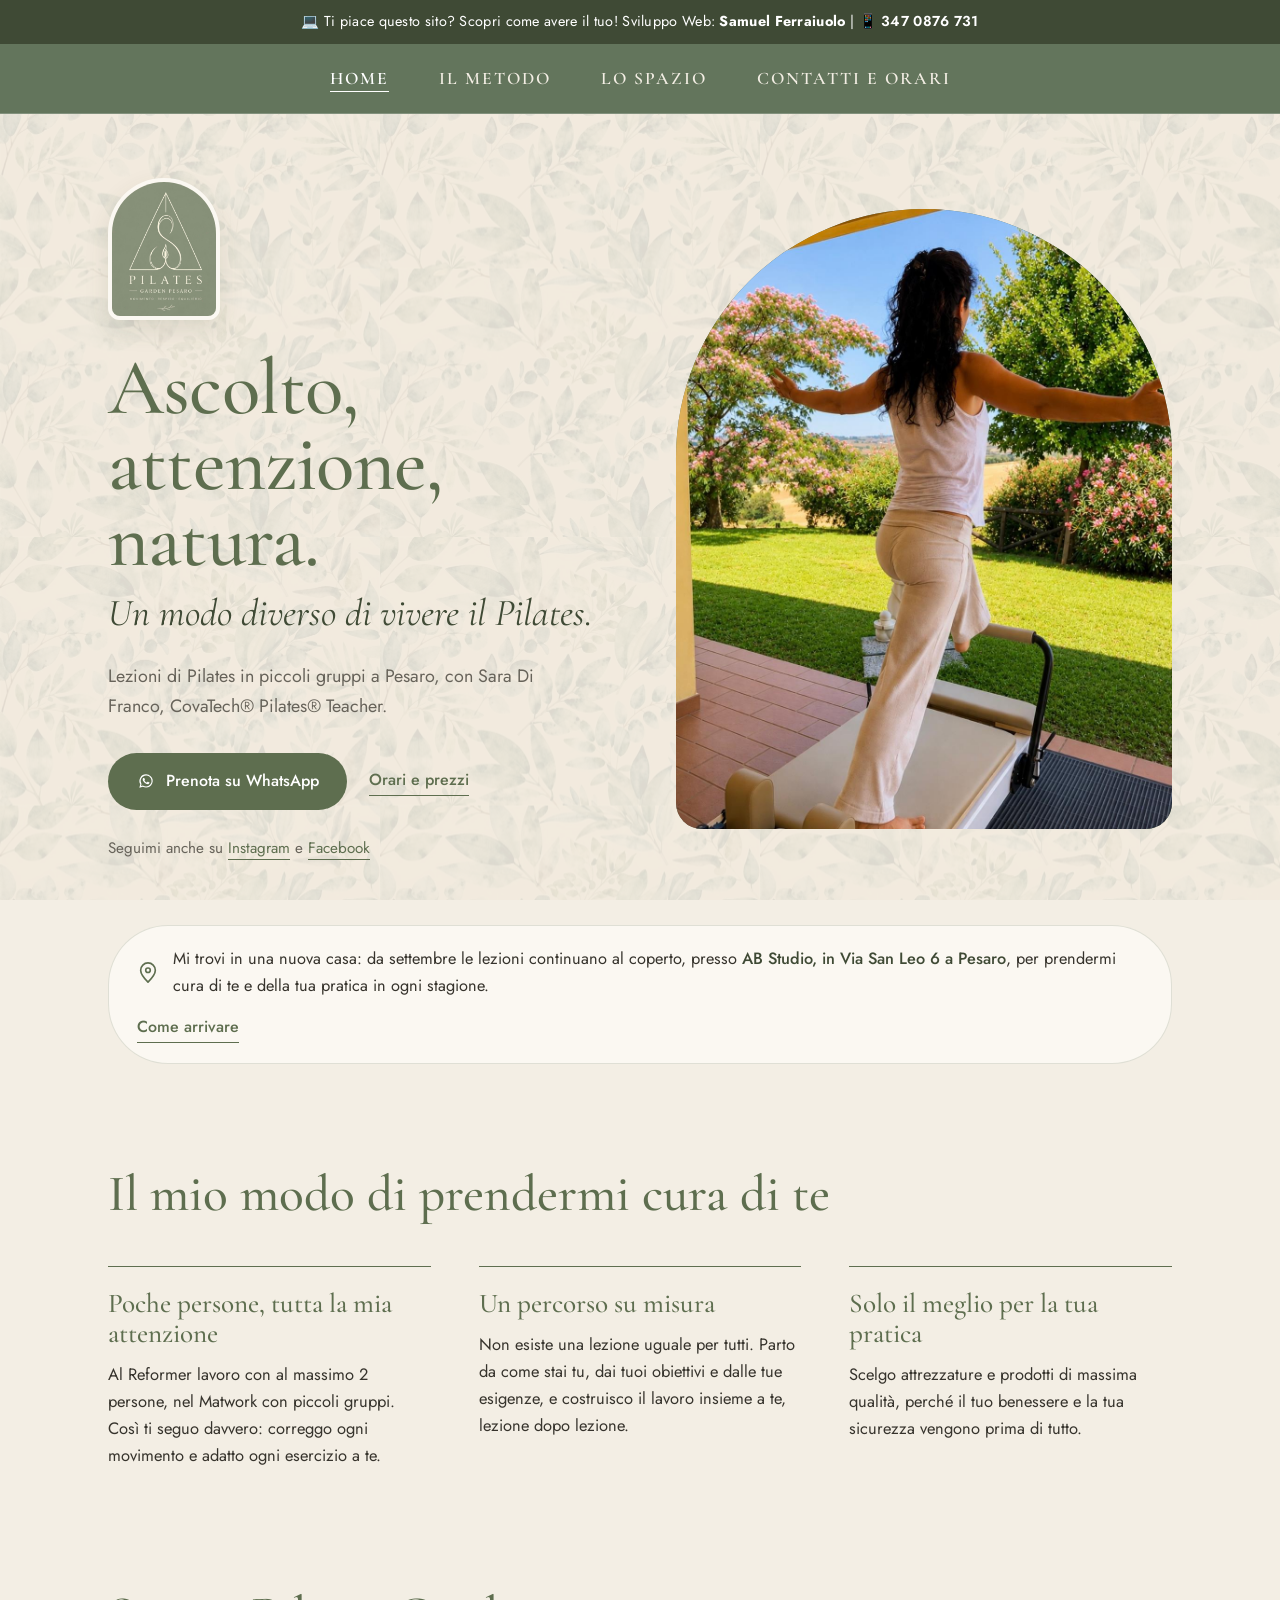
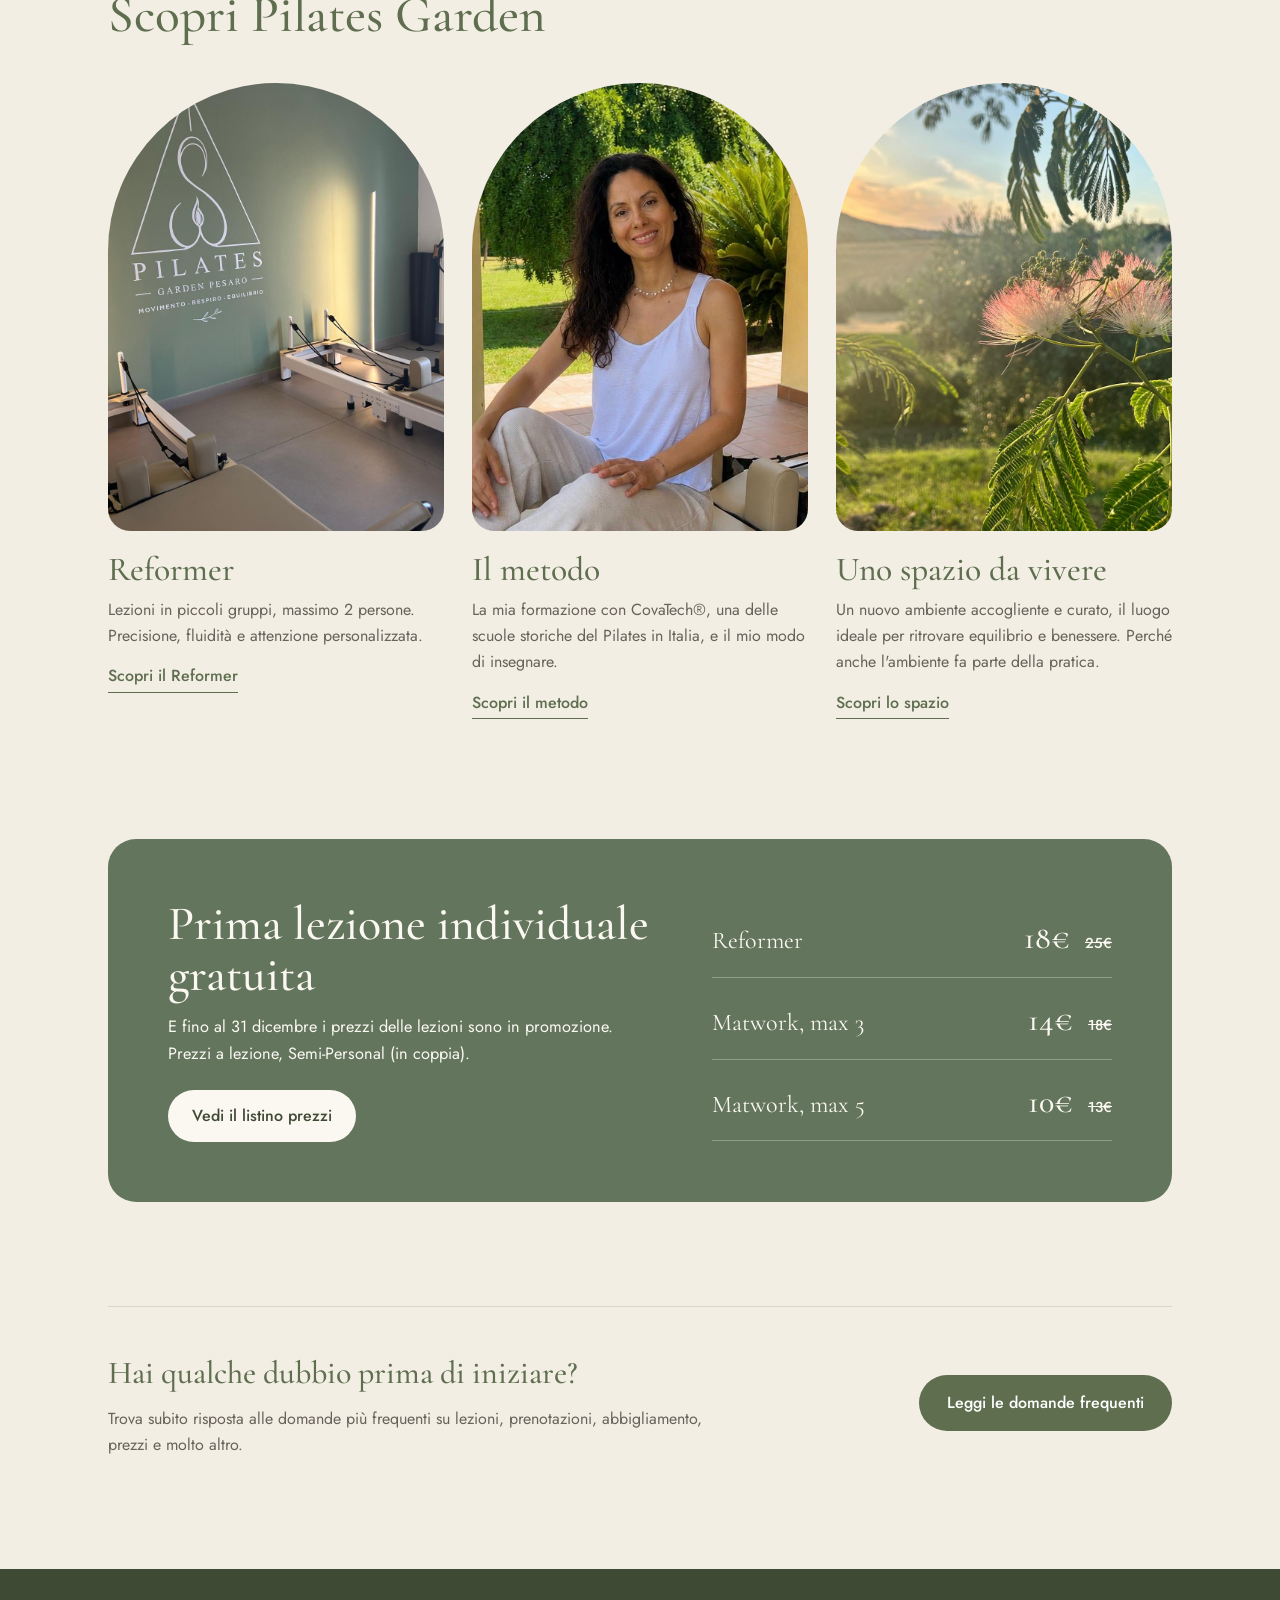
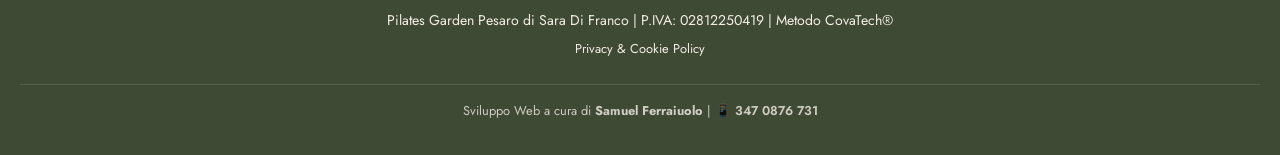
==== commit 1126ad73: "Correzioni dalla revisione: archi, menu più leggibile, sfondo leggero, testi in prima persona - arch" ====
--- a/index.html
+++ b/index.html
@@ -4,7 +4,7 @@
 <meta charset="UTF-8">
 <meta name="viewport" content="width=device-width, initial-scale=1.0">
 <title>Home | Pilates Garden Pesaro</title>
-<meta name="description" content="Pilates Garden Pesaro: lezioni di Pilates in piccolissimi gruppi con Sara Di Franco, CovaTech® Pilates® Teacher, presso AB Studio, Via San Leo 6, Pesaro.">
+<meta name="description" content="Pilates Garden Pesaro: lezioni di Pilates in piccoli gruppi con Sara Di Franco, CovaTech® Pilates® Teacher, presso AB Studio, Via San Leo 6, Pesaro.">
 <link rel="stylesheet" href="common.css">
 <link rel="preconnect" href="https://fonts.googleapis.com">
 <link rel="preconnect" href="https://fonts.gstatic.com" crossorigin>
@@ -43,7 +43,7 @@
 body::before {
     content: '';
     position: fixed; inset: 0;
-    background-image: url('Sfondo beige con foglie per sito web.png');
+    background-image: url('sfondo-foglie.jpg');
     background-size: 380px;
     opacity: 0.09;
     z-index: -1;
@@ -52,7 +52,7 @@
 
 a { color: inherit; }
 a:focus-visible { outline: 2px solid var(--terracotta); outline-offset: 3px; border-radius: 6px; }
-.sub-nav a:focus-visible,
+.btn-primario:focus-visible, .btn-chiaro:focus-visible { border-radius: 40px; outline-color: var(--verde-oliva-scuro); }
 .legal-footer a:focus-visible,
 .developer-top-bar a:focus-visible,
 .promo a:focus-visible { outline-color: var(--carta); }
@@ -109,7 +109,8 @@
 @keyframes entrata { from { opacity: 0; transform: translateY(18px); } to { opacity: 1; transform: none; } }
 .logo-arco {
     width: 112px;
-    border-radius: 999px 999px 12px 12px;
+    height: auto;
+    border-radius: 50% 50% 12px 12px / 39% 39% 12px 12px;
     border: 4px solid var(--carta);
     box-shadow: 0 10px 24px rgba(63, 74, 53, 0.12);
     margin-bottom: 30px;
@@ -140,13 +141,13 @@
     max-width: 42ch;
 }
 .social { margin-top: 26px; font-size: 0.95rem; color: var(--testo-soft); }
-.social a { color: var(--verde-oliva-titoli); text-decoration: none; border-bottom: 1px solid var(--filo); }
-.social a:hover { border-bottom-color: currentColor; }
+.social a { color: var(--verde-oliva-titoli); text-decoration: none; border-bottom: 1px solid currentColor; }
+.social a:hover { color: var(--verde-oliva-scuro); }
 
 .apertura-foto {
     margin: 0;
     aspect-ratio: 4 / 5;
-    border-radius: 999px 999px 26px 26px;
+    border-radius: 50% 50% 26px 26px / 40% 40% 26px 26px;
     overflow: hidden;
     background: var(--parete);
 }
@@ -215,7 +216,7 @@
 }
 .scheda-foto {
     aspect-ratio: 3 / 4;
-    border-radius: 999px 999px 22px 22px;
+    border-radius: 50% 50% 22px 22px / 37.5% 37.5% 22px 22px;
     overflow: hidden;
     background: var(--parete);
 }
@@ -277,7 +278,8 @@
 }
 .promo-prezzi .nome { font-family: var(--font-display); font-size: 1.5rem; }
 .promo-prezzi .cifra { font-family: var(--font-display); font-size: 2rem; font-weight: 500; }
-.promo-prezzi s { font-family: var(--font-ui); font-size: 0.9rem; margin-right: 8px; }
+.promo-prezzi s { font-family: var(--font-ui); font-size: 0.9rem; margin-left: 8px; }
+.sr-only { position: absolute; width: 1px; height: 1px; overflow: hidden; clip: rect(0 0 0 0); white-space: nowrap; }
 .btn-chiaro {
     display: inline-flex; align-items: center;
     margin-top: 22px;
@@ -331,7 +333,7 @@
 =================================================== */
 @media (max-width: 900px) {
     .apertura .wrap, .promo-pannello { grid-template-columns: 1fr; }
-    .apertura-foto { max-width: 460px; aspect-ratio: 1 / 1.05; }
+    .apertura-foto { max-width: 460px; aspect-ratio: 1 / 1.05; border-radius: 50% 50% 26px 26px / 47.6% 47.6% 26px 26px; }
     .cura-grid { grid-template-columns: 1fr; gap: 26px; }
     .schede { grid-template-columns: 1fr 1fr; }
     .scheda:last-child { grid-column: 1 / -1; }
@@ -344,7 +346,7 @@
     .sede-riga { border-radius: 22px; padding: 18px 20px; }
     .cura, .scopri, .promo { padding-top: 64px; }
     .schede { grid-template-columns: 1fr; gap: 40px; }
-    .scheda .scheda-foto, .scheda:last-child .scheda-foto { aspect-ratio: 4 / 3.4; border-radius: 999px 999px 22px 22px; }
+    .scheda .scheda-foto, .scheda:last-child .scheda-foto { aspect-ratio: 4 / 3.4; border-radius: 50% 50% 22px 22px / 58.8% 58.8% 22px 22px; }
     .promo-pannello { border-radius: 22px; }
     .faq { padding-bottom: 80px; }
     .developer-top-bar { padding: 8px 10px; font-size: 0.8rem; }
@@ -375,9 +377,9 @@
 <header class="apertura">
     <div class="wrap">
         <div class="apertura-testo">
-            <img src="logo.png" alt="Pilates Garden Pesaro" class="logo-arco">
+            <img src="logo.png" alt="Pilates Garden Pesaro" class="logo-arco" width="764" height="985">
             <h1>Ascolto, attenzione, natura. <em>Un modo diverso di vivere il Pilates.</em></h1>
-            <p class="lead">Lezioni di Pilates in piccolissimi gruppi a Pesaro, con Sara Di Franco, CovaTech® Pilates® Teacher.</p>
+            <p class="lead">Lezioni di Pilates in piccoli gruppi a Pesaro, con Sara Di Franco, CovaTech® Pilates® Teacher.</p>
             <div class="azioni">
                 <a class="btn-primario" href="https://wa.me/393922351065" target="_blank" rel="noopener">
                     <svg viewBox="0 0 24 24" fill="currentColor" aria-hidden="true"><path d="M17.6 6.32A7.85 7.85 0 0 0 12.05 4a7.94 7.94 0 0 0-6.9 11.9L4 20l4.2-1.1a7.9 7.9 0 0 0 3.85 1h0a7.94 7.94 0 0 0 5.55-13.58zm-5.55 12.2a6.6 6.6 0 0 1-3.36-.92l-.24-.14-2.5.65.67-2.44-.16-.25a6.6 6.6 0 1 1 12.24-3.5 6.55 6.55 0 0 1-6.65 6.6zm3.6-4.94c-.2-.1-1.17-.58-1.35-.64s-.32-.1-.45.1-.5.64-.62.77-.23.15-.43.05a5.4 5.4 0 0 1-1.6-.98 5.9 5.9 0 0 1-1.1-1.36c-.12-.2 0-.3.09-.4s.2-.23.29-.35a1.3 1.3 0 0 0 .2-.33.36.36 0 0 0 0-.35c-.05-.1-.45-1.08-.61-1.48s-.33-.33-.45-.34h-.38a.74.74 0 0 0-.53.25 2.24 2.24 0 0 0-.7 1.67 3.9 3.9 0 0 0 .81 2.06 8.9 8.9 0 0 0 3.4 3 10 10 0 0 0 1.14.42 2.75 2.75 0 0 0 1.26.08 2.06 2.06 0 0 0 1.35-.95 1.66 1.66 0 0 0 .12-.95c-.05-.1-.18-.15-.38-.25z"/></svg>
@@ -385,7 +387,7 @@
                 </a>
                 <a class="link-sottolineato" href="contatti.html">Orari e prezzi</a>
             </div>
-            <p class="social">Seguici anche su <a href="https://www.instagram.com/pilates_garden_pesaro?utm_source=ig_web_button_share_sheet&amp;igsh=ZDNlZDc0MzIxNw==" target="_blank" rel="noopener">Instagram</a> e <a href="https://www.facebook.com/share/1CcC9o8e2n/" target="_blank" rel="noopener">Facebook</a></p>
+            <p class="social">Seguimi anche su <a href="https://www.instagram.com/pilates_garden_pesaro?utm_source=ig_web_button_share_sheet&amp;igsh=ZDNlZDc0MzIxNw==" target="_blank" rel="noopener">Instagram</a> e <a href="https://www.facebook.com/share/1CcC9o8e2n/" target="_blank" rel="noopener">Facebook</a></p>
         </div>
 
         <figure class="apertura-foto">
@@ -402,7 +404,7 @@
         <div class="sede-riga">
             <p>
                 <svg viewBox="0 0 24 24" fill="none" stroke="currentColor" stroke-width="1.8" stroke-linecap="round" stroke-linejoin="round" aria-hidden="true"><path d="M12 22c4-4 8-8.5 8-13a8 8 0 1 0-16 0c0 4.5 4 9 8 13z"/><circle cx="12" cy="9" r="2.5"/></svg>
-                <span>Siamo in una nuova casa: da settembre le lezioni continuano al coperto, presso <strong>AB Studio, in Via San Leo 6 a Pesaro</strong>.</span>
+                <span>Mi trovi in una nuova casa: da settembre le lezioni continuano al coperto, presso <strong>AB Studio, in Via San Leo 6 a Pesaro</strong>, per prendermi cura di te e della tua pratica in ogni stagione.</span>
             </p>
             <a class="link-sottolineato" href="contatti.html#dove-trovarmi">Come arrivare</a>
         </div>
@@ -439,7 +441,7 @@
             <a href="matwork.html" class="scheda">
                 <div class="scheda-foto"><img src="foto-matwork-pulita.jpg" alt="Matwork"></div>
                 <h3>Matwork</h3>
-                <p>Lavoro a terra su base in legno. Classi intime di massimo 3 persone per garantire la massima attenzione.</p>
+                <p>Lavoro a terra su base in legno. Classi intime di massimo 3 persone per garantire la massima attenzione. Perché i dettagli fanno la differenza.</p>
                 <span class="vai">Scopri il Matwork</span>
             </a>
             -->
@@ -452,7 +454,7 @@
             <a href="metodo.html" class="scheda">
                 <div class="scheda-foto"><img src="fotosara2.png" alt="Sara Di Franco in giardino" loading="lazy"></div>
                 <h3>Il metodo</h3>
-                <p>La formazione CovaTech®, una delle scuole storiche del Pilates in Italia, e il mio modo di insegnare.</p>
+                <p>La mia formazione con CovaTech®, una delle scuole storiche del Pilates in Italia, e il mio modo di insegnare.</p>
                 <span class="vai">Scopri il metodo</span>
             </a>
             <a href="lo-spazio.html" class="scheda">
@@ -471,13 +473,13 @@
         <div class="promo-pannello">
             <div>
                 <h2 id="promo-title">Prima lezione individuale gratuita</h2>
-                <p class="scadenza">E fino al 31 dicembre i prezzi delle lezioni sono in promozione.</p>
+                <p class="scadenza">E fino al 31 dicembre i prezzi delle lezioni sono in promozione. Prezzi a lezione, Semi-Personal (in coppia).</p>
                 <a class="btn-chiaro" href="contatti.html#listino-prezzi">Vedi il listino prezzi</a>
             </div>
             <ul class="promo-prezzi">
-                <li><span class="nome">Reformer</span><span class="cifra"><s>25€</s>18€</span></li>
-                <li><span class="nome">Matwork, max 3</span><span class="cifra"><s>18€</s>14€</span></li>
-                <li><span class="nome">Matwork, max 5</span><span class="cifra"><s>13€</s>10€</span></li>
+                <li><span class="nome">Reformer</span><span class="cifra">18€ <s><span class="sr-only">invece di </span>25€</s></span></li>
+                <li><span class="nome">Matwork, max 3</span><span class="cifra">14€ <s><span class="sr-only">invece di </span>18€</s></span></li>
+                <li><span class="nome">Matwork, max 5</span><span class="cifra">10€ <s><span class="sr-only">invece di </span>13€</s></span></li>
             </ul>
         </div>
     </div>
@@ -485,19 +487,19 @@
 
 <!-- DOMANDE FREQUENTI -->
 <section class="faq" aria-labelledby="faq-title">
-    <div class="wrap faq-riga">
+    <div class="wrap"><div class="faq-riga">
         <div>
             <h2 id="faq-title">Hai qualche dubbio prima di iniziare?</h2>
             <p>Trova subito risposta alle domande più frequenti su lezioni, prenotazioni, abbigliamento, prezzi e molto altro.</p>
         </div>
         <a class="btn-primario" href="Faq.html">Leggi le domande frequenti</a>
-    </div>
+    </div></div>
 </section>
 
 </main>
 
 <footer class="legal-footer">
-    <p>Pilates Garden Pesaro di Sara Di Franco | P.IVA: 02812250419 | Metodo Covatech®</p>
+    <p>Pilates Garden Pesaro di Sara Di Franco | P.IVA: 02812250419 | Metodo CovaTech®</p>
     <p style="font-size: 0.8rem;"><a href="privacy.html">Privacy &amp; Cookie Policy</a></p>
     <!-- INIZIO FIRMA SVILUPPATORE (MANTENUTA ANCHE NEL FOOTER) -->
     <div class="developer-signature">
--- a/common.css
+++ b/common.css
@@ -30,7 +30,7 @@
 
 /* --- NAVBAR VERDE SALVIA --- */
 .sub-nav {
-    background-color: var(--verde-salvia); /* Colore cambiato per matchare il banner! */
+    background-color: #63755C; /* verde "parete" dello studio: più leggibile del salvia */
     padding: 20px 5%;
     display: flex; 
     justify-content: center;
@@ -48,6 +48,8 @@
 }
 
 .nav-links a:hover { color: #ffffff; }
+.nav-links a[aria-current="page"] { color: #ffffff; border-bottom: 1px solid currentColor; padding-bottom: 2px; }
+.sub-nav a:focus-visible { outline: 2px solid #FBF8F2; outline-offset: 3px; border-radius: 4px; }
 
 /* FOOTER */
 .footer-bar {
@@ -59,5 +61,7 @@
 
 /* RESPONSIVE BASE */
 @media (max-width: 768px) {
-    .nav-links { flex-wrap: wrap; gap: 15px; justify-content: center; }
+    .sub-nav { padding: 12px 4%; }
+    .nav-links { flex-wrap: wrap; gap: 6px 18px; justify-content: center; }
+    .nav-links a { font-size: 0.95rem; letter-spacing: 1px; }
 }
